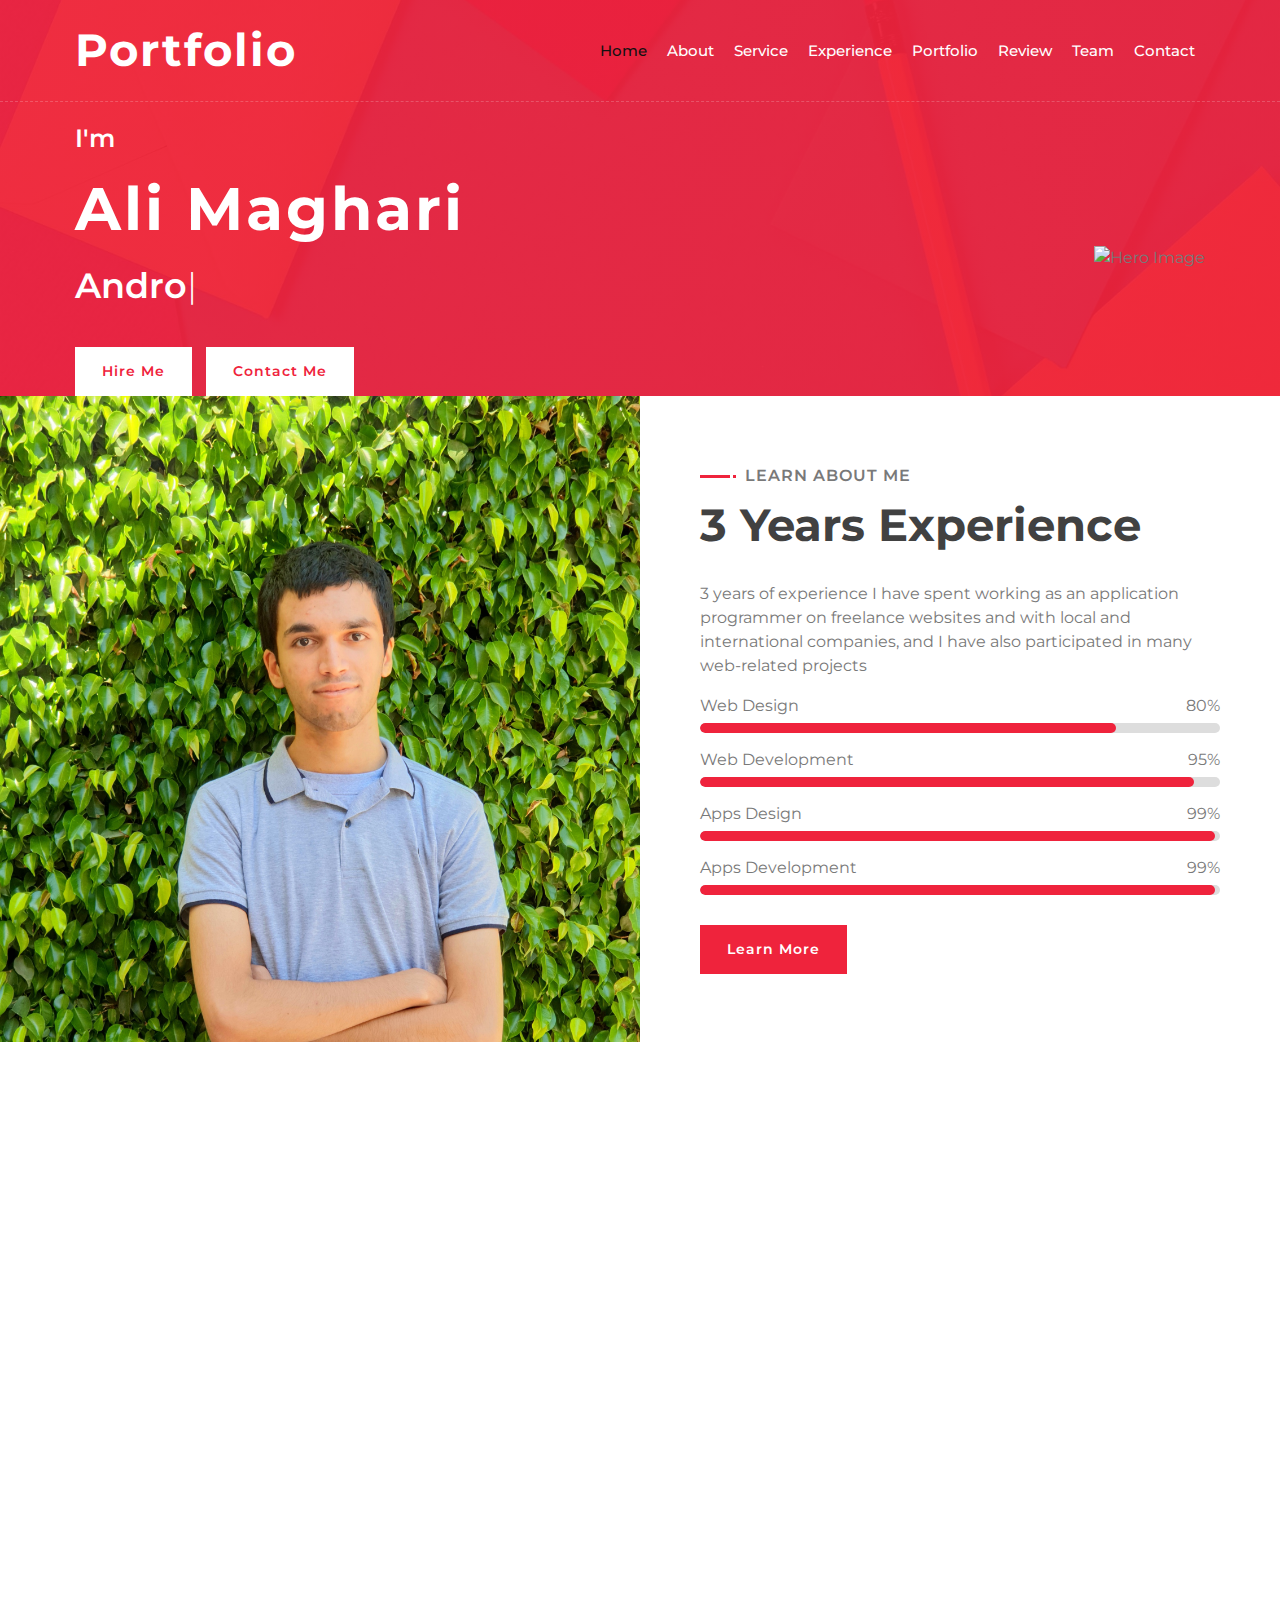
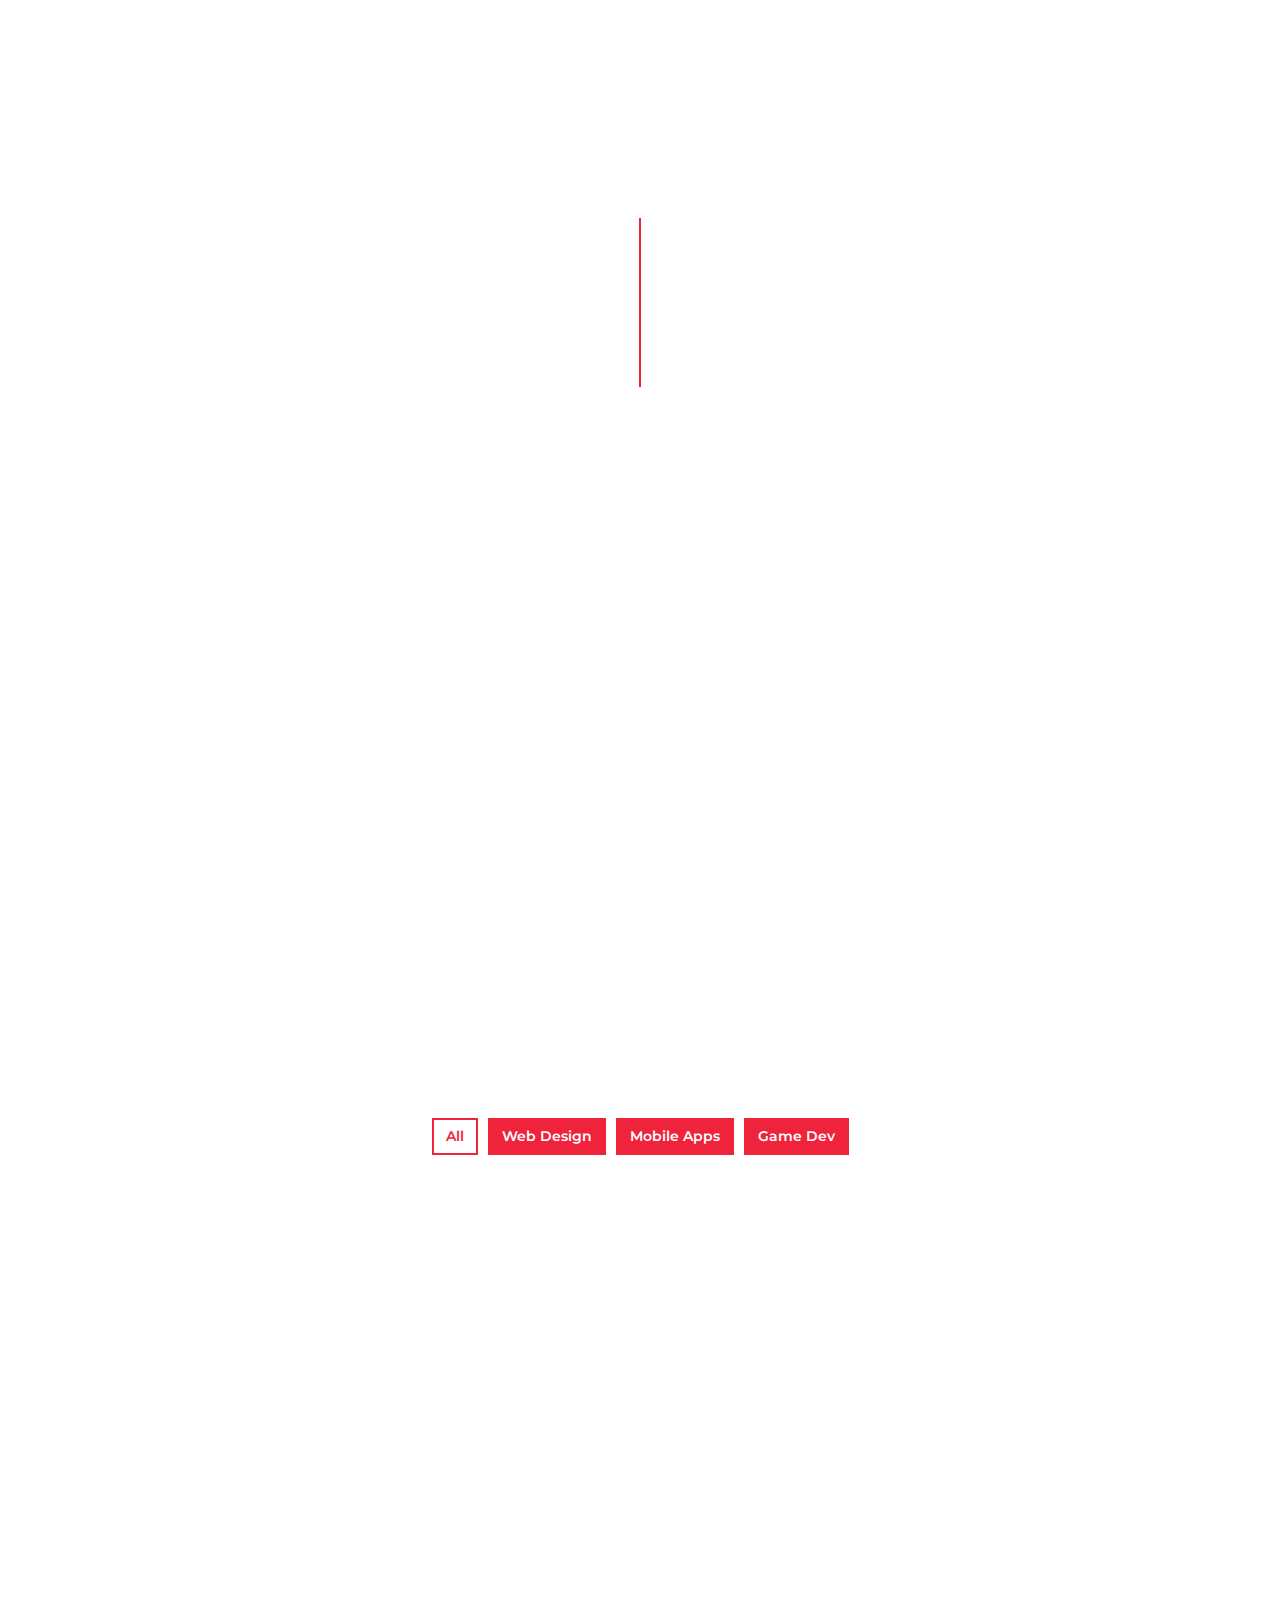
==== index.html @ 885ec9d5 "Add files via upload" ====
<!DOCTYPE html>
<html lang="en" xmlns="http://www.w3.org/1999/xhtml">
    <head>
        <meta charset="utf-8">
        <title>Ali Portfolio</title>
        <meta content="width=device-width, initial-scale=1.0" name="viewport">
        <meta content="ali-maghari" name="keywords">
        <meta content="ali maghari" name="keywords">
        <meta content="alimaghari" name="keywords">
        <meta content="علي مغاري" name="keywords">
        <meta content="Ali Portfolio" name="description">
        <meta property="og:image" content="img/eng_ali.jpg" />
        <meta property="og:description" content="A professional Android/IOS developer" />
        <meta property="og:url" content="" />
        <meta property="og:title" content="Ali Maghari Protfolio" />

        <!-- Favicon -->
        <link href="img/profile_site_icon.png" rel="icon">

        <!-- Google Font -->
        <link href="https://fonts.googleapis.com/css2?family=Montserrat:wght@300;400;500;600;700&display=swap" rel="stylesheet">

        <!-- CSS Libraries -->
        <link href="https://stackpath.bootstrapcdn.com/bootstrap/4.4.1/css/bootstrap.min.css" rel="stylesheet">
        <link href="https://cdnjs.cloudflare.com/ajax/libs/font-awesome/5.10.0/css/all.min.css" rel="stylesheet">
        <link href="lib/animate/animate.min.css" rel="stylesheet">
        <link href="lib/owlcarousel/assets/owl.carousel.min.css" rel="stylesheet">
        <link href="lib/lightbox/css/lightbox.min.css" rel="stylesheet">

        <!-- Template Stylesheet -->
        <link href="css/style.css" rel="stylesheet">
    </head>

    <body data-spy="scroll" data-target=".navbar" data-offset="51">
        <!-- Nav Bar Start -->
        <div class="navbar navbar-expand-lg bg-light navbar-light">
            <div class="container-fluid">
                <a href="index.html" class="navbar-brand">Portfolio</a>
                <button type="button" class="navbar-toggler" data-toggle="collapse" data-target="#navbarCollapse">
                    <span class="navbar-toggler-icon"></span>
                </button>

                <div class="collapse navbar-collapse justify-content-between" id="navbarCollapse">
                    <div class="navbar-nav ml-auto">
                        <a href="#home" class="nav-item nav-link active">Home</a>
                        <a href="#about" class="nav-item nav-link">About</a>
                        <a href="#service" class="nav-item nav-link">Service</a>
                        <a href="#experience" class="nav-item nav-link">Experience</a>
                        <a href="#portfolio" class="nav-item nav-link">Portfolio</a>
                        <a href="#review" class="nav-item nav-link">Review</a>
                        <a href="#team" class="nav-item nav-link">Team</a>
                        <a href="#contact" class="nav-item nav-link">Contact</a>
                    </div>
                </div>
            </div>
        </div>
        <!-- Nav Bar End -->


        <!-- Hero Start -->
        <div class="hero" id="home">
            <div class="container-fluid">
                <div class="row align-items-center">
                    <div class="col-sm-12 col-md-6">
                        <div class="hero-content">
                            <div class="hero-text">
                                <p>I'm</p>
                                <h1>Ali Maghari</h1>
                                <h2></h2>
                                <div class="typed-text">Android Developer, IOS Developer</div>
                            </div>
                            <div class="hero-btn">
                                <a class="btn" href="#contact">Hire Me</a>
                                <a class="btn" href="#contact">Contact Me</a>
                            </div>
                        </div>
                    </div>
                    <div class="col-sm-12 col-md-6 d-none d-md-block">
                        <div class="hero-image">
                            <img src="img/ali.png" alt="Hero Image">
                        </div>
                    </div>
                </div>
            </div>
        </div>
        <!-- Hero End -->


        <!-- About Start -->
        <div class="about wow fadeInUp" data-wow-delay="0.1s" id="about">
            <div class="container-fluid">
                <div class="row align-items-center">
                    <div class="col-lg-6">
                        <div class="about-img">
                            <img src="img/eng_ali.jpg" alt="Image">
                        </div>
                    </div>
                    <div class="col-lg-6">
                        <div class="about-content">
                            <div class="section-header text-left">
                                <p>Learn About Me</p>
                                <h2>3 Years Experience</h2>
                            </div>
                            <div class="about-text">
                                <p>
                                    3 years of experience I have spent working as an application programmer on freelance websites and with local and international companies, and I have also participated in many web-related projects
                                </p>
                            </div>
                            <div class="skills">
                                <div class="skill-name">
                                    <p>Web Design</p><p>80%</p>
                                </div>
                                <div class="progress">
                                    <div class="progress-bar" role="progressbar" aria-valuenow="80" aria-valuemin="0" aria-valuemax="100"></div>
                                </div>
                                <div class="skill-name">
                                    <p>Web Development</p><p>95%</p>
                                </div>
                                <div class="progress">
                                    <div class="progress-bar" role="progressbar" aria-valuenow="95" aria-valuemin="0" aria-valuemax="100"></div>
                                </div>
                                <div class="skill-name">
                                    <p>Apps Design</p><p>99%</p>
                                </div>
                                <div class="progress">
                                    <div class="progress-bar" role="progressbar" aria-valuenow="99" aria-valuemin="0" aria-valuemax="100"></div>
                                </div>
                                <div class="skill-name">
                                    <p>Apps Development</p><p>99%</p>
                                </div>
                                <div class="progress">
                                    <div class="progress-bar" role="progressbar" aria-valuenow="99" aria-valuemin="0" aria-valuemax="100"></div>
                                </div>
                            </div>
                            <a class="btn" href="">Learn More</a>
                        </div>
                    </div>
                </div>
            </div>
        </div>
        <!-- About End -->
        
        
        <!-- Service Start -->
        <div class="service" id="service">
            <div class="container">
                <div class="section-header text-center wow zoomIn" data-wow-delay="0.1s">
                    <p>What I do</p>
                    <h2>Awesome Quality Services</h2>
                </div>
                <div class="row">
                    <div class="col-lg-6 wow fadeInUp" data-wow-delay="0.4s">
                        <div class="service-item">
                            <div class="service-icon">
                                <i class="fab fa-android"></i>
                            </div>
                            <div class="service-text">
                                <h3>Android Developer</h3>
                                <p>
                                    The ability to produce Android applications in both Kotlin and Java with very high quality .
                                </p>
                            </div>
                        </div>
                    </div>
                    <div class="col-lg-6 wow fadeInUp" data-wow-delay="0.6s">
                        <div class="service-item">
                            <div class="service-icon">
                                <i class="fab fa-apple"></i>
                            </div>
                            <div class="service-text">
                                <h3>IOS Developer</h3>
                                <p>
                                    The ability to produce applications for IOS in Swift language and with very high quality .
                                </p>
                            </div>
                        </div>
                    </div>
                    <div class="col-lg-6 wow fadeInUp" data-wow-delay="0.2s">
                        <div class="service-item">
                            <div class="service-icon">
                                <i class="fa fa-laptop-code"></i>
                            </div>
                            <div class="service-text">
                                <h3>Web Development</h3>
                                <p>
                                    The ability to produce attractive interfaces for websites, as well as the ability to build and manage the backend of the site in an excellent manner .
                                </p>
                            </div>
                        </div>
                    </div>
                </div>
            </div>
        </div>
        <!-- Service End -->
        
        
         <!-- Experience Start -->
        <div class="experience" id="experience">
            <div class="container">
                <header class="section-header text-center wow zoomIn" data-wow-delay="0.1s">
                    <p>My Resume</p>
                    <h2>Working Experience</h2>
                </header>
                <div class="timeline">
                    <div class="timeline-item left wow slideInLeft" data-wow-delay="0.1s">
                        <div class="timeline-text">
                            <div class="timeline-date">2019 - Until now</div>
                            <h2>Freelance Work</h2>
                            <h4>Freelancer and Mostaql</h4>
                            <p>
                                Work on freelance platforms such as Mostaql and Freelancer with many clients .
                            </p>
                        </div>
                    </div>
<!--                    <div class="timeline-item right wow slideInRight" data-wow-delay="0.1s">-->
<!--                        <div class="timeline-text">-->
<!--                            <div class="timeline-date">2020 - until now</div>-->
<!--                            <h2>Android Developer</h2>-->
<!--                            <h4>Atyaf Company</h4>-->
<!--                            <p>-->
<!--                                Work as a developer of Android applications in Java and Kotlin languages .-->
<!--                            </p>-->
<!--                        </div>-->
<!--                    </div>-->
                </div>
            </div>
        </div>
        <!-- Job Experience End -->
        
        
        <!-- Banner Start -->
        <div class="banner wow zoomIn" data-wow-delay="0.1s">
            <div class="container">
                <div class="section-header text-center">
                    <p>Reasonable Price</p>
                    <h2>Get A <span>Special</span> Price</h2>
                </div>
                <div class="container banner-text">
                    <p>
                        Contact us through the site or e-mail and tell us that you have reached us through the site to get a discount for your project .
                    </p>
                    <a href="#contact" id="contact_us_price" class="btn">Contact us now</a>
                </div>
            </div>
        </div>
        <!-- Banner End -->


        <!-- Portfolio Start -->
        <div class="portfolio" id="portfolio">
            <div class="container">
                <div class="section-header text-center wow zoomIn" data-wow-delay="0.1s">
                    <p>My Portfolio</p>
                    <h2>My Excellent Portfolio</h2>
                </div>
                <div class="row">
                    <div class="col-12">
                        <ul id="portfolio-filter">
                            <li data-filter="*" class="filter-active">All</li>
                            <li data-filter=".filter-1">Web Design</li>
                            <li data-filter=".filter-2">Mobile Apps</li>
                            <li data-filter=".filter-3">Game Dev</li>
                        </ul>
                    </div>
                </div>
                <div class="row portfolio-container">
                    <div class="col-lg-4 col-md-6 col-sm-12 portfolio-item filter-1 wow fadeInUp" data-wow-delay="0.0s">
                        <div class="portfolio-wrap">
                            <div class="portfolio-img">
                                <img src="img/portfolio-1.jpg" alt="Image">
                            </div>
                            <div class="portfolio-text">
                                <h3>eCommerce Website</h3>
                                <a class="btn" href="img/portfolio-1.jpg" data-lightbox="portfolio">+</a>
                            </div>
                        </div>
                    </div>
                    <div class="col-lg-4 col-md-6 col-sm-12 portfolio-item filter-2 wow fadeInUp" data-wow-delay="0.2s">
                        <div class="portfolio-wrap">
                            <div class="portfolio-img">
                                <img src="img/portfolio-2.jpg" alt="Image">
                            </div>
                            <div class="portfolio-text">
                                <h3>Product Landing Page</h3>
                                <a class="btn" href="img/portfolio-2.jpg" data-lightbox="portfolio">+</a>
                            </div>
                        </div>
                    </div>
                    <div class="col-lg-4 col-md-6 col-sm-12 portfolio-item filter-3 wow fadeInUp" data-wow-delay="0.4s">
                        <div class="portfolio-wrap">
                            <div class="portfolio-img">
                                <img src="img/portfolio-3.jpg" alt="Image">
                            </div>
                            <div class="portfolio-text">
                                <h3>JavaScript quiz game</h3>
                                <a class="btn" href="img/portfolio-3.jpg" data-lightbox="portfolio">+</a>
                            </div>
                        </div>
                    </div>
                    <div class="col-lg-4 col-md-6 col-sm-12 portfolio-item filter-1 wow fadeInUp" data-wow-delay="0.6s">
                        <div class="portfolio-wrap">
                            <div class="portfolio-img">
                                <img src="img/portfolio-4.jpg" alt="Image">
                            </div>
                            <div class="portfolio-text">
                                <h3>JavaScript drawing</h3>
                                <a class="btn" href="img/portfolio-4.jpg" data-lightbox="portfolio">+</a>
                            </div>
                        </div>
                    </div>
                    <div class="col-lg-4 col-md-6 col-sm-12 portfolio-item filter-2 wow fadeInUp" data-wow-delay="0.8s">
                        <div class="portfolio-wrap">
                            <div class="portfolio-img">
                                <img src="img/portfolio-5.jpg" alt="Image">
                            </div>
                            <div class="portfolio-text">
                                <h3>Social Mobile Apps</h3>
                                <a class="btn" href="img/portfolio-5.jpg" data-lightbox="portfolio">+</a>
                            </div>
                        </div>
                    </div>
                    <div class="col-lg-4 col-md-6 col-sm-12 portfolio-item filter-3 wow fadeInUp" data-wow-delay="1s">
                        <div class="portfolio-wrap">
                            <div class="portfolio-img">
                                <img src="img/portfolio-6.jpg" alt="Image">
                            </div>
                            <div class="portfolio-text">
                                <h3>Company Website</h3>
                                <a class="btn" href="img/portfolio-6.jpg" data-lightbox="portfolio">+</a>
                            </div>
                        </div>
                    </div>
                </div>
            </div>
        </div>
        <!-- Portfolio End -->

        <!-- Testimonial Start -->
        <div class="testimonial wow fadeInUp" data-wow-delay="0.1s" id="review">
            <div class="container">
                <div class="testimonial-icon">
                    <i class="fa fa-quote-left"></i>
                </div>
                <div class="owl-carousel testimonials-carousel">
                    <div class="testimonial-item">
                        <div class="testimonial-img">
                            <img src="img/commentator_one.png" alt="Image">
                        </div>
                        <div class="testimonial-text">
                            <p>
                                He is a very wonderful programmer, I had the pleasure to work with him. He does everything that is required of him in an excellent manner.
                            </p>
                            <h3>Ahmed</h3>
                            <h4>Backend Developer</h4>
                        </div>
                    </div>
                    <div class="testimonial-item">
                        <div class="testimonial-img">
                            <img src="img/testimonial-2.jpg" alt="Image">
                        </div>
                        <div class="testimonial-text">
                            <p>
                                Lorem ipsum dolor sit amet consec adipis elit. Etiam accums lacus eget velit tincid, quis suscip justo dictum. Lorem ipsum dolor sit amet consec adipis elit.
                            </p>
                            <h3>Customer Name</h3>
                            <h4>Profession</h4>
                        </div>
                    </div>
                    <div class="testimonial-item">
                        <div class="testimonial-img">
                            <img src="img/testimonial-3.jpg" alt="Image">
                        </div>
                        <div class="testimonial-text">
                            <p>
                                Lorem ipsum dolor sit amet consec adipis elit. Etiam accums lacus eget velit tincid, quis suscip justo dictum. Lorem ipsum dolor sit amet consec adipis elit.
                            </p>
                            <h3>Customer Name</h3>
                            <h4>Profession</h4>
                        </div>
                    </div>
                </div>
            </div>
        </div>
        <!-- Testimonial End -->


        <!-- Team Start -->
        <div class="team" id="team">
            <div class="container">
                <div class="section-header text-center wow zoomIn" data-wow-delay="0.1s">
                    <p>My Team</p>
                    <h2>Expert Team Members</h2>
                </div>
                <div class="row">
                    <div class="col-lg-6 wow fadeInUp" data-wow-delay="0.0s">
                        <div class="team-item">
                            <div class="team-img">
                                <img src="img/eng_monther.jpg" alt="Image">
                            </div>
                            <div class="team-text">
                                <h2>Monther Abu Abedallah</h2>
                                <h4>Android / IOS Developer</h4>
                                <p>
                                    He is considered one of the best application and website developers that I have worked with on many large projects
                                </p>
                                <div class="team-social">
                                    <a class="btn" href="https://t.me/Monther_Abu_Abedallah"><i class="fab fa-telegram"></i></a>
                                    <a class="btn" href="https://www.facebook.com/profile.php?id=100005415368543"><i class="fab fa-facebook-f"></i></a>
                                    <a class="btn" href="https://www.instagram.com/monther_abu_abedallah/"><i class="fab fa-instagram"></i></a>
                                    <a class="btn" href="https://mostaql.com/u/MontherMohammed"><i class="fa fa-briefcase"></i></a>
                                </div>
                            </div>
                        </div>
                    </div>
                </div>
            </div>
        </div>
        <!-- Team End -->
        
        
        <!-- Contact Start -->
        <div class="contact wow fadeInUp" data-wow-delay="0.1s" id="contact">
            <div class="container-fluid">
                <div class="container">
                    <div class="row align-items-center">
                        <div class="col-md-4"></div>
                        <div class="col-md-8">
                            <div class="contact-form">
                                <div id="success"></div>
                                <form name="sentMessage" id="contactForm" novalidate="novalidate">
                                    <div class="control-group">
                                        <input type="text" class="form-control" id="name" placeholder="Your Name" required="required" data-validation-required-message="Please enter your name" />
                                        <p class="help-block"></p>
                                    </div>
                                    <div class="control-group">
                                        <input type="email" class="form-control" id="email" placeholder="Your Email" required="required" data-validation-required-message="Please enter your email" />
                                        <p class="help-block"></p>
                                    </div>
                                    <div class="control-group">
                                        <input type="text" class="form-control" id="subject" placeholder="Subject" required="required" data-validation-required-message="Please enter a subject" />
                                        <p class="help-block"></p>
                                    </div>
                                    <div class="control-group">
                                        <textarea class="form-control" id="message" placeholder="Message" required="required" data-validation-required-message="Please enter your message"></textarea>
                                        <p class="help-block"></p>
                                    </div>
                                    <div>
                                        <button class="btn" type="submit" id="sendMessageButton">Send Message</button>
                                    </div>
                                </form>
                            </div>
                        </div>
                    </div>
                </div>
            </div>
        </div>
        <!-- Contact End -->

        <!-- Banner Start -->
        <div class="banner_cv wow zoomIn" data-wow-delay="0.1s">
            <div class="container">
                <div class="section-header text-center wow zoomIn" data-wow-delay="0.1s">
                    <p>My CV</p>
                    <h2>Know More About Me</h2>
                </div>
                <div class="container banner-text">
                    <p>
                        If you want to know more information, download my CV .
                    </p>
                    <a href="files/Ali%20Maghari%20CV.pdf" class="btn"><i class="fa fa-download"> Download CV</i></a>
                </div>
            </div>
        </div>
        <!-- Banner End -->

        <!-- Footer Start -->
        <div class="footer wow fadeIn" data-wow-delay="0.3s">
            <div class="container-fluid">
                <div class="container">
                    <div class="footer-info">
                        <h2>Ali Maghari</h2>
                        <h3>GAZA - PALESTINE</h3>
                        <div class="footer-menu">
                            <p>+970597249440</p>
                            <p>amaghari.work@gmail.com</p>
                        </div>
                        <div class="footer-social">
                            <a href="https://www.facebook.com/profile.php?id=100009255715349"><i class="fab fa-facebook-f"></i></a>
                            <a href="https://t.me/Ali_J_Maghari"><i class="fab fa-telegram"></i></a>
                            <a href="https://www.instagram.com/ali_maghari_/"><i class="fab fa-instagram"></i></a>
                            <a href="https://mostaql.com/u/Ali_Maghari"><i class="fa fa-briefcase"></i></a>
                        </div>
                    </div>
                </div>
                <div class="container copyright">
                    <p>&copy; <a href="#">Eng. Ali Portfolio</a>, All Right Reserved | Designed By <a href="">❤ Ali Maghari ❤</a></p>
                </div>
            </div>
        </div>
        <!-- Footer End -->
        
        
        <!-- Back to top button -->
        <a href="#" class="btn back-to-top"><i class="fa fa-chevron-up"></i></a>
        
        
        <!-- Pre Loader -->
        <div id="loader" class="show">
            <div class="loader"></div>
        </div>

        
        <!-- JavaScript Libraries -->
        <script src="https://code.jquery.com/jquery-3.4.1.min.js"></script>
        <script src="https://stackpath.bootstrapcdn.com/bootstrap/4.4.1/js/bootstrap.bundle.min.js"></script>
        <script src="lib/easing/easing.min.js"></script>
        <script src="lib/wow/wow.min.js"></script>
        <script src="lib/waypoints/waypoints.min.js"></script>
        <script src="lib/typed/typed.min.js"></script>
        <script src="lib/owlcarousel/owl.carousel.min.js"></script>
        <script src="lib/isotope/isotope.pkgd.min.js"></script>
        <script src="lib/lightbox/js/lightbox.min.js"></script>
        
        <!-- Contact Javascript File -->
        <script src="mail/jqBootstrapValidation.min.js"></script>
        <script src="mail/contact.js"></script>

        <!-- Template Javascript -->
        <script src="js/main.js"></script>
    </body>
</html>
---- css/style.css ----
/*******************************/
/********* All Site CSS *********/
/*******************************/
body {
    color: #797979;
    background: #ffffff;
    font-family: 'Montserrat', sans-serif;
}

h1,
h2, 
h3, 
h4,
h5, 
h6 {
    color: #414141;
}

a {
    color: #313131;
    transition: .3s;
}

a:hover,
a:active,
a:focus {
    color: #EF233C;
    outline: none;
    text-decoration: none;
}

.btn:focus,
.form-control:focus {
    box-shadow: none;
}

.container-fluid {
    max-width: 1366px;
}

.btn {
    padding: 12px 25px;
    font-size: 14px;
    font-weight: 600;
    letter-spacing: 1px;
    color: #ffffff;
    background: #EF233C;
    border: 2px solid transparent;
    border-radius: 0;
    box-shadow: inset 0 0 0 50px #EF233C;
    transition: ease-out 0.3s;
    -webkit-transition: ease-out 0.3s;
    -moz-transition: ease-out 0.3s;
}

.btn:hover {
    color: #EF233C;
    background: transparent;
    box-shadow: inset 0 0 0 0 #EF233C;
    border-color: #EF233C;
}

#loader {
    position: fixed;
    top: 0;
    right: 0;
    bottom: 0;
    left: 0;
    display: flex;
    align-items: center;
    justify-content: center;
    background: #ffffff;
    opacity: 0;
    visibility: hidden;
    -webkit-transition: opacity .3s ease-out, visibility 0s linear .3s;
    -o-transition: opacity .3s ease-out, visibility 0s linear .3s;
    transition: opacity .3s ease-out, visibility 0s linear .3s;
    z-index: 999;
}

#loader.show {
    -webkit-transition: opacity .6s ease-out, visibility 0s linear 0s;
    -o-transition: opacity .6s ease-out, visibility 0s linear 0s;
    transition: opacity .6s ease-out, visibility 0s linear 0s;
    visibility: visible;
    opacity: 1;
}

#loader .loader {
    position: relative;
    width: 45px;
    height: 45px;
    border: 5px solid #dddddd;
    border-top: 5px solid #EF233C;
    border-radius: 50%;
    -webkit-animation: spin 2s linear infinite;
    animation: spin 2s linear infinite;
}

@-webkit-keyframes spin {
    0% { -webkit-transform: rotate(0deg); }
    100% { -webkit-transform: rotate(360deg); }
}

@keyframes spin {
    0% { transform: rotate(0deg); }
    100% { transform: rotate(360deg); }
}

.back-to-top {
    position: fixed;
    display: none;
    width: 44px;
    height: 44px;
    padding: 8px 0;
    text-align: center;
    line-height: 1;
    font-size: 22px;
    right: 15px;
    bottom: 15px;
    z-index: 9;
}

.back-to-top i {
    color: #ffffff;
}

.back-to-top:hover i {
    color: #414141;
}


/**********************************/
/*********** Nav Bar CSS **********/
/**********************************/
.navbar {
    position: relative;
    transition: .5s;
    z-index: 999;
}

.navbar.nav-sticky {
    position: fixed;
    top: 0;
    width: 100%;
    box-shadow: 0 2px 5px rgba(0, 0, 0, .3);
}

.navbar .navbar-brand {
    margin: 0;
    font-size: 45px;
    line-height: 0px;
    font-weight: 700;
    letter-spacing: 2px;
    transition: .5s;
    
}

.navbar .navbar-brand img {
    max-width: 100%;
    max-height: 40px;
}

.navbar .dropdown-menu {
    margin-top: 0;
    border: 0;
    border-radius: 0;
    background: #f8f9fa;
}

@media (min-width: 992px) {
    .navbar {
        position: absolute;
        width: 100%;
        padding: 30px 60px;
        background: transparent !important;
        border-bottom: 1px dashed rgba(256, 256, 256, .2);
        z-index: 9;
    }
    
    .navbar.nav-sticky {
        padding: 10px 60px;
        background: #ffffff !important;
    }
    
    .navbar .navbar-brand {
        color: #ffffff;
    }
    
    .navbar.nav-sticky .navbar-brand {
        color: #EF233C;
    }

    .navbar-light .navbar-nav .nav-link,
    .navbar-light .navbar-nav .nav-link:focus {
        padding: 10px 10px 8px 10px;
        color: #ffffff;
        font-size: 15px;
        font-weight: 500;
    }
    
    .navbar-light.nav-sticky .navbar-nav .nav-link,
    .navbar-light.nav-sticky .navbar-nav .nav-link:focus {
        color: #414141;
    }

    .navbar-light .navbar-nav .nav-link:hover,
    .navbar-light .navbar-nav .nav-link.active {
        color: #111111;
    }
    
    .navbar-light.nav-sticky .navbar-nav .nav-link:hover,
    .navbar-light.nav-sticky .navbar-nav .nav-link.active {
        color: #EF233C;
    }
}

@media (max-width: 991.98px) {   
    .navbar {
        padding: 15px;
        background: #ffffff !important;
    }
    
    .navbar .navbar-brand {
        color: #EF233C;
    }
    
    .navbar .navbar-nav {
        margin-top: 15px;
    }
    
    .navbar a.nav-link {
        padding: 5px;
    }
    
    .navbar .dropdown-menu {
        box-shadow: none;
    }
}


/*******************************/
/********** Hero CSS ***********/
/*******************************/
.hero {
    position: relative;
    width: 100%;
    margin-bottom: 45px;
    padding: 120px 0 0 0;
    overflow: hidden;
    background: linear-gradient(rgba(239, 35, 60, .95), rgba(239, 35, 60, .95)), url(../img/hero-bg.jpg);
    background-position: center;
    background-repeat: no-repeat;
    background-size: cover;
}

.hero .container-fluid {
    padding: 0;
}

.hero .hero-image {
    position: relative;
    text-align: right;
    padding-right: 75px;
}

.hero .hero-image img {
    max-width: 80%;
    max-height: 80%;
}

.hero .hero-content {
    position: relative;
    padding-left: 75px;
    display: flex;
    align-items: flex-start;
    justify-content: center;
    flex-direction: column;
}

.hero .hero-text p {
    color: #ffffff;
    font-size: 25px;
    font-weight: 600;
    margin-bottom: 15px;
}

.hero .hero-text h1 {
    color: #ffffff;
    font-size: 60px;
    font-weight: 700;
    letter-spacing: 3px;
    margin-bottom: 15px;
}

.hero .hero-text h2 {
    display: inline-block;
    margin: 0;
    height: 35px;
    color: #ffffff;
    font-size: 35px;
    font-weight: 600;
}

.hero .hero-text .typed-text {
    display: none;
}

.hero .hero-text .typed-cursor {
    font-size: 35px;
    font-weight: 300;
    color: #ffffff;
}

.hero .hero-btn .btn {
    margin-top: 35px;
    color: #EF233C;
    background: #ffffff;
    box-shadow: inset 0 0 0 50px #ffffff;
}

.hero .hero-btn .btn:hover {
    color: #ffffff;
    background: transparent;
    box-shadow: inset 0 0 0 0 #ffffff;
    border-color: #ffffff;
}

.hero .hero-btn .btn:first-child {
    margin-right: 10px;
}

@media (max-width: 991.98px) {
    .hero {
        padding-top: 60px;
    }
    
    .hero .hero-content {
        padding: 0 15px;
    }
    
    .hero .hero-text p {
        font-size: 20px;
    }
    
    .hero .hero-text h1 {
        font-size: 45px;
    }
    
    .hero .hero-text h2 {
        font-size: 25px;
        height: 25px;
    }
    
    .hero .hero-btn .btn {
        padding: 12px 30px;
        letter-spacing: 1px;
    }
}

@media (max-width: 767.98px) {
    .hero {
        padding-top: 60px;
        padding-bottom: 60px;
    }
    
    .hero,
    .hero .hero-text,
    .hero .hero-btn {
        width: 100%;
        text-align: center;
    }
    
    .hero .hero-text p {
        font-size: 18px;
    }
    
    .hero .hero-text h1 {
        font-size: 35px;
    }
    
    .hero .hero-text h2 {
        font-size: 22px;
        height: 22px;
    }
    
    .hero .hero-btn .btn {
        padding: 10px 15px;
        letter-spacing: 1px;
    }
}

@media (max-width: 575.98px) {
    .hero .hero-text p {
        font-size: 16px;
    }
    
    .hero .hero-text h1 {
        font-size: 30px;
    }
    
    .hero .hero-text h2 {
        font-size: 18px;
        height: 18px;
    }
    
    .hero .hero-btn .btn {
        padding: 8px 10px;
        letter-spacing: 0;
    }
}


/*******************************/
/******* Section Header ********/
/*******************************/
.section-header {
    position: relative;
    margin-bottom: 45px;
}

.section-header p {
    display: inline-block;
    margin: 0 30px;
    margin-bottom: 10px;
    padding-left: 15px;
    position: relative;
    font-size: 16px;
    font-weight: 600;
    letter-spacing: 1px;
    text-transform: uppercase;
    background: #ffffff;
}

.section-header p::before {
    position: absolute;
    content: "";
    height: 3px;
    top: 11px;
    right: 0;
    left: -30px;
    background: #EF233C;
    z-index: -1;
}

.section-header p::after {
    position: absolute;
    content: "";
    width: 3px;
    height: 3px;
    top: 11px;
    left: 3px;
    background: #EF233C;
    z-index: 1;
}

.section-header h2 {
    margin: 0;
    position: relative;
    font-size: 45px;
    font-weight: 700;
}

@media (max-width: 767.98px) {
    .section-header h2 {
        font-size: 30px;
    }
}


/*******************************/
/********** About CSS **********/
/*******************************/
.about {
    position: relative;
    width: 100%;
    margin: -45px 0 45px 0;
}

.about .col-lg-6 {
    padding: 0;
}

.about .section-header {
    margin-bottom: 30px;
}

.about .about-img {
    position: relative;
    height: 100%;
}

.about .about-img img {
    position: relative;
    width: 100%;
    height: 100%;
    object-fit: cover;
}

.about .about-content {
    padding: 0 60px;
}

.about .about-text p {
    font-size: 16px;
}

.about .skills {
    margin-bottom: 30px;
}

.about .skill-name {
    margin-top: 15px;
}

.about .skill-name p {
    display: inline-block;
    margin-bottom: 5px;
    font-size: 16px;
    font-weight: 400;
}

.about .skill-name p:last-child {
    float: right;
}

.about .progress {
    height: 10px;
    border-radius: 10px;
    background: #dddddd;
}

.about .progress .progress-bar {
    width: 0px;
    background: #EF233C;
    border-radius: 10px;
    transition: 2s;
}

.about .about-text a.btn {
    margin-top: 15px;
}

@media (max-width: 991.98px) {
    .about .about-content {
        padding: 45px 15px 0 15px;
    }
}


/*******************************/
/******* Experience CSS ********/
/*******************************/
.experience {
    position: relative;
    padding: 45px 0 15px 0;
}

.experience .timeline {
    position: relative;
    width: 100%;
}

.experience .timeline::after {
    content: '';
    position: absolute;
    width: 2px;
    background: #EF233C;
    top: 0;
    bottom: 0;
    left: 50%;
    margin-left: -1px;
}

.experience .timeline .timeline-item {
    position: relative;
    background: inherit;
    width: 50%;
    margin-bottom: 30px;
}

.experience .timeline .timeline-item.left {
    left: 0;
    padding-right: 30px;
}

.experience .timeline .timeline-item.right {
    left: 50%;
    padding-left: 30px;
}

.experience .timeline .timeline-item::after {
    content: '';
    position: absolute;
    width: 16px;
    height: 16px;
    top: 48px;
    right: -8px;
    background: #ffffff;
    border: 2px solid #EF233C;
    border-radius: 16px;
    z-index: 1;
}

.experience .timeline .timeline-item.right::after {
    left: -8px;
}

.experience .timeline .timeline-item::before {
  content: '';
  position: absolute;
  width: 0;
  height: 0;
  top: 46px;
  right: 10px;
  z-index: 1;
  border: 10px solid;
  border-color: transparent transparent transparent #dddddd;
}

.experience .timeline .timeline-item.right::before {
  left: 10px;
  border-color: transparent #dddddd transparent transparent;
}

.experience .timeline .timeline-date {
    position: absolute;
    width: 100%;
    top: 44px;
    font-size: 16px;
    font-weight: 600;
    color: #EF233C;
    text-transform: uppercase;
    letter-spacing: 1px;
    z-index: 1;
}

.experience .timeline .timeline-item.left .timeline-date {
    text-align: left;
    left: calc(100% + 55px);
}

.experience .timeline .timeline-item.right .timeline-date {
    text-align: right;
    right: calc(100% + 55px);
}

.experience .timeline .timeline-text {
    padding: 30px;
    background: #ffffff;
    position: relative;
    border-right: 5px solid #dddddd;
    box-shadow: 0 0 60px rgba(0, 0, 0, .08);
}

.experience .timeline .timeline-item.right .timeline-text {
    border-right: none;
    border-left: 5px solid #dddddd;
}

.experience .timeline .timeline-text h2 {
    margin: 0 0 5px 0;
    font-size: 22px;
    font-weight: 600;
}

.experience .timeline .timeline-text h4 {
    margin: 0 0 10px 0;
    font-size: 16px;
    font-style: italic;
    font-weight: 400;
}

.experience .timeline .timeline-text p {
    margin: 0;
    font-size: 16px;
}

@media (max-width: 767.98px) {
    .experience .timeline::after {
        left: 8px;
    }

    .experience .timeline .timeline-item {
        width: 100%;
        padding-left: 38px;
    }
    
    .experience .timeline .timeline-item.left {
        padding-right: 0;
    }
    
    .experience .timeline .timeline-item.right {
        left: 0%;
        padding-left: 38px;
    }

    .experience .timeline .timeline-item.left::after, 
    .experience .timeline .timeline-item.right::after {
        left: 0;
    }
    
    .experience .timeline .timeline-item.left::before,
    .experience .timeline .timeline-item.right::before {
        left: 18px;
        border-color: transparent #dddddd transparent transparent;
    }
    
    .experience .timeline .timeline-item.left .timeline-date,
    .experience .timeline .timeline-item.right .timeline-date {
        position: relative;
        top: 0;
        right: auto;
        left: 0;
        text-align: left;
        margin-bottom: 10px;
    }
    
    .experience .timeline .timeline-item.left .timeline-text,
    .experience .timeline .timeline-item.right .timeline-text {
        border-right: none;
        border-left: 5px solid #dddddd;
    }
}


/*******************************/
/********* Service CSS *********/
/*******************************/
.service {
    position: relative;
    width: 100%;
    padding: 45px 0 15px 0;
}

.service .service-item {
    position: relative;
    margin-bottom: 30px;
    display: flex;
    align-items: center;
    box-shadow: inset 0 0 0 0 transparent;
    transition: ease-out 0.5s;
}

.service .service-item:hover {
    box-shadow: inset 800px 0 0 0 #EF233C;
}

.service .service-icon {
    position: relative;
    width: 150px;
    min-height: 150px;
    display: flex;
    align-items: center;
    justify-content: center;
    border: 1px solid #EF233C;
    background: #ffffff;
}

.service .service-icon i {
    position: relative;
    font-size: 60px;
    color: #EF233C;
    transition: .3s;
}

.service .service-item:hover i {
    font-size: 75px;
}

.service .service-text {
    position: relative;
    width: calc(100% - 120px);
    padding: 0 30px;
}

.service .service-text h3 {
    margin-bottom: 10px;
    font-size: 20px;
    font-weight: 600;
    transition: 1s;
}

.service .service-text p {
    margin: 0;
    font-size: 16px;
    transition: 1s;
}

.service .service-item:hover .service-text h3,
.service .service-item:hover .service-text p {
    color: #ffffff;
}

@media (max-width: 575.98px) {
    .service .service-text h3 {
        font-size: 16px;
        margin-bottom: 5px;
    }
    
    .service .service-text p {
        font-size: 14px;
    }
}


/*******************************/
/******** Portfolio CSS ********/
/*******************************/
.portfolio {
    position: relative;
    padding: 45px 0 15px 0;
}

.portfolio #portfolio-filter {
    padding: 0;
    margin: -15px 0 25px 0;
    list-style: none;
    font-size: 0;
    text-align: center;
}

.portfolio #portfolio-filter li {
    cursor: pointer;
    display: inline-block;
    margin: 5px;
    padding: 6px 12px;
    font-size: 14px;
    font-weight: 600;
    color: #ffffff;
    background: #EF233C;
    border: 2px solid transparent;
    border-radius: 0;
    box-shadow: inset 0 0 0 50px #EF233C;
    transition: ease-out 0.3s;
    -webkit-transition: ease-out 0.3s;
    -moz-transition: ease-out 0.3s;
}

.portfolio #portfolio-filter li:hover,
.portfolio #portfolio-filter li.filter-active {
    color: #EF233C;
    background: transparent;
    box-shadow: inset 0 0 0 0 #EF233C;
    border-color: #EF233C;
}

.portfolio .portfolio-item {
    position: relative;
}

.portfolio .portfolio-wrap {
    position: relative;
    width: 100%;
}

.portfolio .portfolio-img {
    position: relative;
    overflow: hidden;
}

.portfolio .portfolio-img img {
    position: relative;
    width: 100%; 
    height: 100%; 
    object-fit: cover;
    transform: scale(1.1);
    transition: .5s;
}

.portfolio .portfolio-item:hover img {
    margin-left: 15px;
}

.portfolio .portfolio-text {
    position: relative;
    height: 60px;
    width: calc(100% - 30px);
    margin: -30px 15px 30px 15px;
    display: flex;
    align-items: center;
    background: #ffffff;
    box-shadow: 0 0 15px rgba(0, 0, 0, .12);
}

.portfolio .portfolio-text h3 {
    width: calc(100% - 70px);
    font-size: 18px;
    font-weight: 600;
    margin: 0 0 0 15px;
    white-space: nowrap;
    overflow: hidden;
}

.portfolio .portfolio-text a.btn {
    width: 50px;
    height: 50px;
    padding: 0 0 2px 1px;
    display: flex;
    align-items: center;
    justify-content: center;
    font-size: 45px;
    font-weight: 100;
}

.portfolio .portfolio-item:hover a.btn {
    color: #EF233C;
    background: transparent;
    box-shadow: inset 0 0 0 0 #EF233C;
    border-color: #EF233C;
}


/*******************************/
/********* Banner CSS **********/
/*******************************/
.banner {
    position: relative;
    width: 100%;
    margin: 45px 0;
    padding: 90px 0;
    background: #EF233C;
}

.banner .container {
    max-width: 750px;
    text-align: center;
}

.banner .section-header {
    margin-bottom: 20px;
}

.banner .section-header p {
    color: #414141;
    background: transparent;
}

.banner .section-header p::after {
    display: none;
}

.banner .section-header h2 {
    color: #ffffff;
}

.banner .section-header h2 span {
    color: #414141;
    font-size: 50px;
}

.banner .banner-text p {
    font-size: 18px;
    color: #ffffff;
}

.banner .banner-text .btn {
    margin-top: 15px;
    color: #EF233C;
    background: #ffffff;
    box-shadow: inset 0 0 0 50px #ffffff;
}

.banner .banner-text .btn:hover {
    color: #ffffff;
    background: transparent;
    box-shadow: inset 0 0 0 0 #ffffff;
    border-color: #ffffff;
}


/*******************************/
/********* Banner CSS **********/
/*******************************/
.banner_cv {
    position: relative;
    width: 100%;
    margin: 45px 0;
    padding: 90px 0;
}

.banner_cv .container {
    max-width: 750px;
    text-align: center;
}

.banner_cv .container .btn {
    margin-top: 35px;
}


/*******************************/
/********* Pricing CSS *********/
/*******************************/
.price {
    position: relative;
    width: 100%;
    padding: 45px 0 15px 0;
}

.price .row {
    padding: 0 15px;
}

.price .col-md-4 {
    padding: 0;
}

.price .price-item {
    position: relative;
    margin-bottom: 30px;
    background: #ffffff;
}

.price .featured-item {
    box-shadow: 0 0 30px rgba(0, 0, 0, .2);
    z-index: 1;
}

.price .price-header,
.price .price-body,
.price .price-footer {
    position: relative;
    text-align: center;
}

.price .price-header {
    padding: 45px 0 30px 0;
    color: #414141;
}

.price .price-item.featured-item .price-header {
    color: #EF233C;
}

.price .price-title h2 {
    font-size: 25px;
    font-weight: 400;
    text-transform: uppercase;
}

.price .price-prices h2 {
    font-size: 45px;
    font-weight: 700;
    margin-left: 10px;
}

.price .price-prices h2 small {
    position: absolute;
    font-size: 18px;
    font-weight: 400;
    margin-top: 9px;
    margin-left: -12px;
}

.price .price-prices h2 span {
    margin-left: 1px;
    font-size: 18px;
    font-weight: 400;
}

.price .price-item.featured-item h2 {
    color: #EF233C;
}

.price .price-body {
    padding: 0 0 20px 0;
}

.price .price-description ul {
    margin: 0;
    padding: 0;
    list-style: none;
}

.price .price-description ul li {
    padding: 0 0 20px 0;
}

.price .price-item .price-action {
    padding-bottom: 45px;
}

.price .price-item .price-action .btn {
    color: #ffffff;
    background: #414141;
    box-shadow: inset 0 0 0 50px #414141;
}

.price .price-item .price-action .btn:hover {
    color: #414141;
    background: transparent;
    box-shadow: inset 0 0 0 0 #414141;
    border-color: #414141;
}

.price .price-item.featured-item .price-action .btn {
    color: #ffffff;
    background: #EF233C;
    box-shadow: inset 0 0 0 50px #EF233C;
}

.price .price-item.featured-item .price-action .btn:hover {
    color: #EF233C;
    background: transparent;
    box-shadow: inset 0 0 0 0 #EF233C;
    border-color: #EF233C;
}


/*******************************/
/*********** Team CSS **********/
/*******************************/
.team {
    position: relative;
    width: 100%;
    padding: 45px 0 15px 0;
}

.team .team-item {
    position: relative;
    background: #ffffff;
    margin-bottom: 30px;
    display: flex;
    align-items: center;
    justify-content: flex-start;
    box-shadow: inset 0 0 0 0 transparent;
    transition: ease-out 0.5s;
}

.team .team-img {
    position: relative;
    width: 50%;
    overflow: hidden;
}

.team .team-img img {
    position: relative;
    width: 100%;
    transition: .5s;
}

.team .team-text {
    position: relative;
    width: 50%;
    padding: 0 30px;
}

.team .team-text h2 {
    color: #EF233C;
    font-size: 18px;
    font-weight: 600;
    margin-bottom: 5px;
    transition: 1s;
}

.team .team-text h4 {
    font-size: 14px;
    font-weight: 600;
    margin-bottom: 15px;
    transition: 1s;
}

.team .team-text p {
    margin-bottom: 20px;
    transition: 1s;
}

.team .team-social {
    position: relative;
    display: flex;
    align-items: center;
    justify-content: flex-start;
}

.team .team-social a.btn {
    width: 35px;
    height: 35px;
    padding: 0;
    display: flex;
    align-items: center;
    justify-content: center;
    font-size: 14px;
    font-weight: normal;
    margin-right: 5px;
}

.team .team-item:hover {
    box-shadow: inset 800px 0 0 0 #EF233C;
}

.team .team-item:hover .team-img img {
    transform: scale(1.2);
}

.team .team-item:hover .team-text h2,
.team .team-item:hover .team-text h4,
.team .team-item:hover .team-text p {
    color: #ffffff;
}

.team .team-item:hover .team-social a.btn {
    background: #ffffff;
}

.team .team-item:hover .team-social a.btn:hover {
    border-color: #ffffff;
}

@media(max-width: 575.98px) {
    .team .team-text {
        padding: 0 15px;
    }
    
    .team .team-text h2 {
        font-size: 16px;
        margin-bottom: 0;
    }

    .team .team-text h4 {
        margin-bottom: 5px;
    }

    .team .team-text p {
        font-size: 14px;
        line-height: 18px;
        margin-bottom: 10px;
    }
}


/*******************************/
/******* Testimonial CSS *******/
/*******************************/
.testimonial {
    position: relative;
    margin: 45px 0;
    padding: 90px 0;
    background: #EF233C;
}

.testimonial .container {
    max-width: 900px;
}

.testimonial .testimonial-icon {
    margin-bottom: 45px;
    text-align: center;
}

.testimonial .testimonial-icon i {
    font-size: 60px;
    color: rgba(256, 256, 256, .5);
}

.testimonial .testimonial-item {
    position: relative;
    margin: 0 15px;
    text-align: center;
}

.testimonial .testimonial-img {
    position: relative;
    margin-bottom: 15px;
    z-index: 1;
}

.testimonial .testimonial-item img {
    margin: 0 auto;
    width: 120px;
    padding: 10px;
    border: 5px dotted #ffffff;
    border-radius: 100px;
}

.testimonial .testimonial-text {
    position: relative;
    margin-top: -70px;
    padding: 65px 35px 30px 35px;
    text-align: center;
    background: #ffffff;
    border-radius: 500px;
}

.testimonial .testimonial-item p {
    font-size: 18px;
    font-style: italic;
}

.testimonial .testimonial-text h3 {
    color: #EF233C;
    font-size: 18px;
    font-weight: 600;
    margin-bottom: 10px;
}

.testimonial .testimonial-text h4 {
    color: #666666;
    font-size: 14px;
    margin-bottom: 0;
}

.testimonial .owl-dots {
    margin-top: 15px;
    text-align: center;
}

.testimonial .owl-dot {
    display: inline-block;
    margin: 0 5px;
    width: 12px;
    height: 12px;
    border-radius: 50%;
    background: rgba(256, 256, 256, .5);
}

.testimonial .owl-dot.active {
    background: #ffffff;
}


/*******************************/
/********* Contact CSS *********/
/*******************************/
.contact {
    position: relative;
    width: 100%;
    margin: 45px 0;
    background: #EF233C;
}

.contact .container-fluid {
    background: url(../img/eng_ali.jpg) left center no-repeat;
    background-size: contain;
}

.contact .contact-form {
    position: relative;
    padding: 90px 0 90px 45px;
    background: #EF233C;
}

.contact .contact-form input {
    color: #ffffff;
    padding: 15px 0;
    background: none;
    border-radius: 0;
    border: none;
    border-bottom: 1px solid rgba(256, 256, 256, .5);
}

.contact .contact-form textarea {
    color: #ffffff;
    height: 90px;
    padding: 15px 0;
    background: none;
    border-radius: 0;
    border: none;
    border-bottom: 1px solid rgba(256, 256, 256, .5);
}

.contact .contact-form .form-control::placeholder {
    color: #ffffff;
    opacity: 1;
}

.contact .contact-form .form-control:-ms-input-placeholder,
.contact .contact-form .form-control::-ms-input-placeholder {
    color: #ffffff;
}

.contact .contact-form .btn {
    margin-top: 35px;
    color: #EF233C;
    background: #ffffff;
    box-shadow: inset 0 0 0 50px #ffffff;
}

.contact .contact-form .btn:hover {
    color: #ffffff;
    background: transparent;
    box-shadow: inset 0 0 0 0 #ffffff;
    border-color: #ffffff;
}

.contact .help-block ul {
    margin: 0;
    padding: 0;
    list-style-type: none;
    font-size: 14px;
    font-style: italic;
    color: #ffffff;
}

@media (max-width: 767.98px) {
    .contact .container-fluid {
        background: none;
    }
    
    .contact .contact-form {
        padding: 90px 0;
    }
}


/*******************************/
/*********** Blog CSS **********/
/*******************************/
.blog {
    position: relative;
    width: 100%;
    padding: 45px 0 15px 0;
}

.blog .blog-item {
    position: relative;
    margin-bottom: 30px;
}

.blog .blog-img {
    position: relative;
    width: 100%;
    overflow: hidden;
}

.blog .blog-img img {
    width: 100%;
    transition: .5s;
}

.blog .blog-item:hover img {
    transform: scale(1.1);
}

.blog .blog-text {
    position: relative;
    padding: 30px;
    border-right: 1px solid rgba(0, 0, 0, .07);
    border-bottom: 1px solid rgba(0, 0, 0, .07);
    border-left: 1px solid rgba(0, 0, 0, .07);
}

.blog .blog-text h2 {
    font-size: 25px;
    font-weight: 600;
}

.blog .blog-text p {
    margin-bottom: 10px;
}

.blog .blog-item a.btn {
    margin-top: 10px;
    padding: 8px 15px;
}

.blog .blog-item a.btn i {
    margin-left: 5px;
}

.blog .blog-meta {
    position: relative;
    display: flex;
    margin-bottom: 15px;
}

.blog .blog-meta p {
    margin: 0 10px 0 0;
    font-size: 13px;
}

.blog .blog-meta i {
    color: #414141;
    margin-right: 5px;
}

.blog .blog-meta p:last-child {
    margin: 0;
}


/*******************************/
/********* Footer CSS **********/
/*******************************/
.footer {
    position: relative;
    margin-top: 45px;
    background: #EF233C;
}

.footer .container-fluid {
    padding: 60px 0 0 0;
}

.footer .footer-info {
    position: relative;
    width: 100%;
    text-align: center;
}

.footer .footer-info h2 {
    margin-bottom: 20px;
    font-size: 30px;
    font-weight: 700;
    color: #ffffff;
}

.footer .footer-info h3 {
    margin-bottom: 25px;
    font-size: 22px;
    font-weight: 600;
    color: #ffffff;
}

.footer .footer-menu {
    width: 100%;
    display: flex;
    justify-content: center;
}

.footer .footer-menu p {
    color: #ffffff;
    font-size: 22px;
    font-weight: 600;
    line-height: 20px;
    padding: 0 15px;
    border-right: 1px solid #ffffff;
}

.footer .footer-menu p:last-child {
    border: none;
}

.footer .footer-social {
    position: relative;
    margin-top: 15px;
}

.footer .footer-social a {
    display: inline-block;
}

.footer .footer-social a i {
    margin-right: 15px;
    font-size: 20px;
    color: #ffffff;
    transition: .3s;
}

.footer .footer-social a:last-child i {
    margin: 0;
}

.footer .footer-social a:hover i {
    color: #414141;
}

.footer .copyright {
    position: relative;
    text-align: center;
    margin-top: 30px;
    padding-top: 25px;
    padding-bottom: 25px;
}

.footer .copyright::before {
    position: absolute;
    content: "";
    width: 50%;
    height: 1px;
    top: 0;
    left: 25%;
    background: rgba(256, 256, 256, .2);
}

.footer .copyright p {
    margin: 0;
    color: #ffffff;
}

.footer .copyright .col-md-6:last-child p {
    text-align: right;
}

.footer .copyright p a {
    color: #ffffff;
    font-weight: 600;
}

.footer .copyright p a:hover {
    color: #414141;
}

@media (max-width: 575.98px) {
    .footer .footer-info h2 {
        margin-bottom: 20px;
        font-size: 20px;
        font-weight: 600;
    }

    .footer .footer-info h3 {
        margin-bottom: 20px;
        font-size: 16px;
    }

    .footer .footer-menu p {
        font-size: 16px;
        line-height: 16px;
        padding: 0 5px;
    }
}
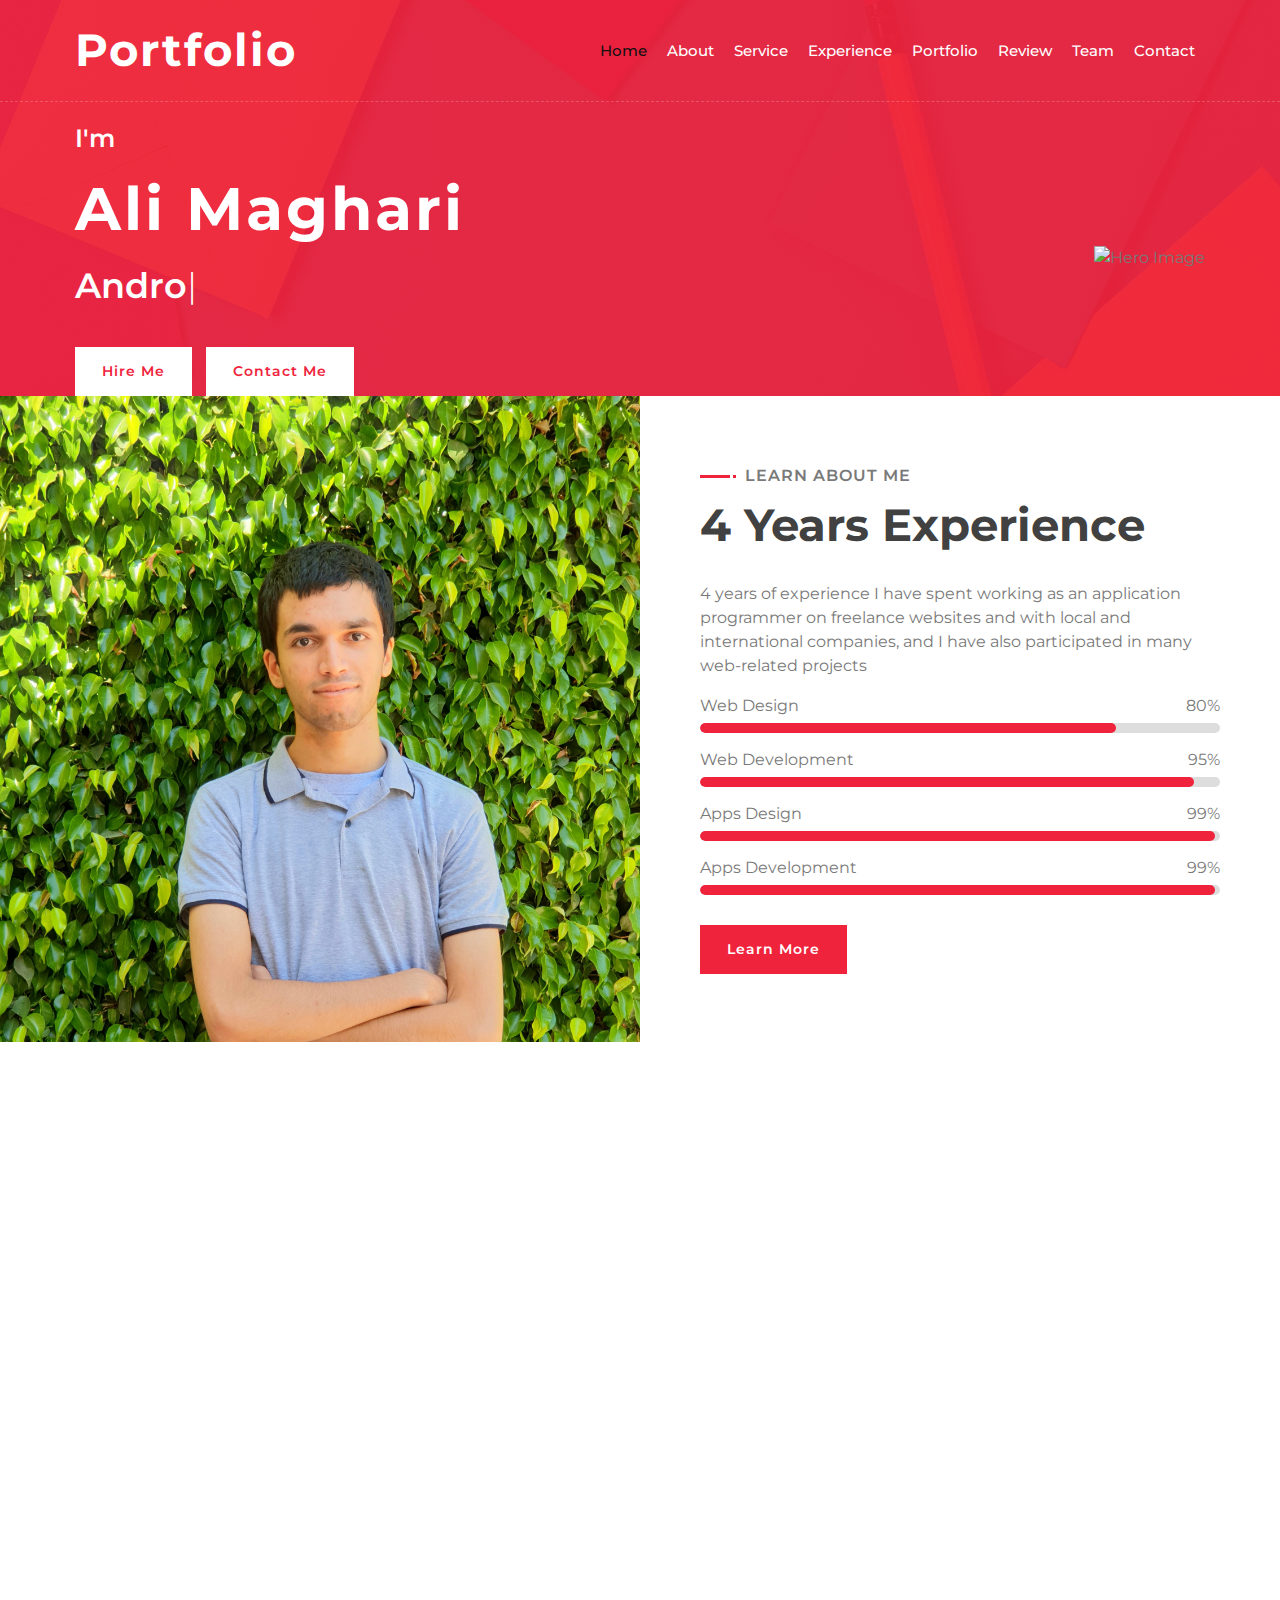
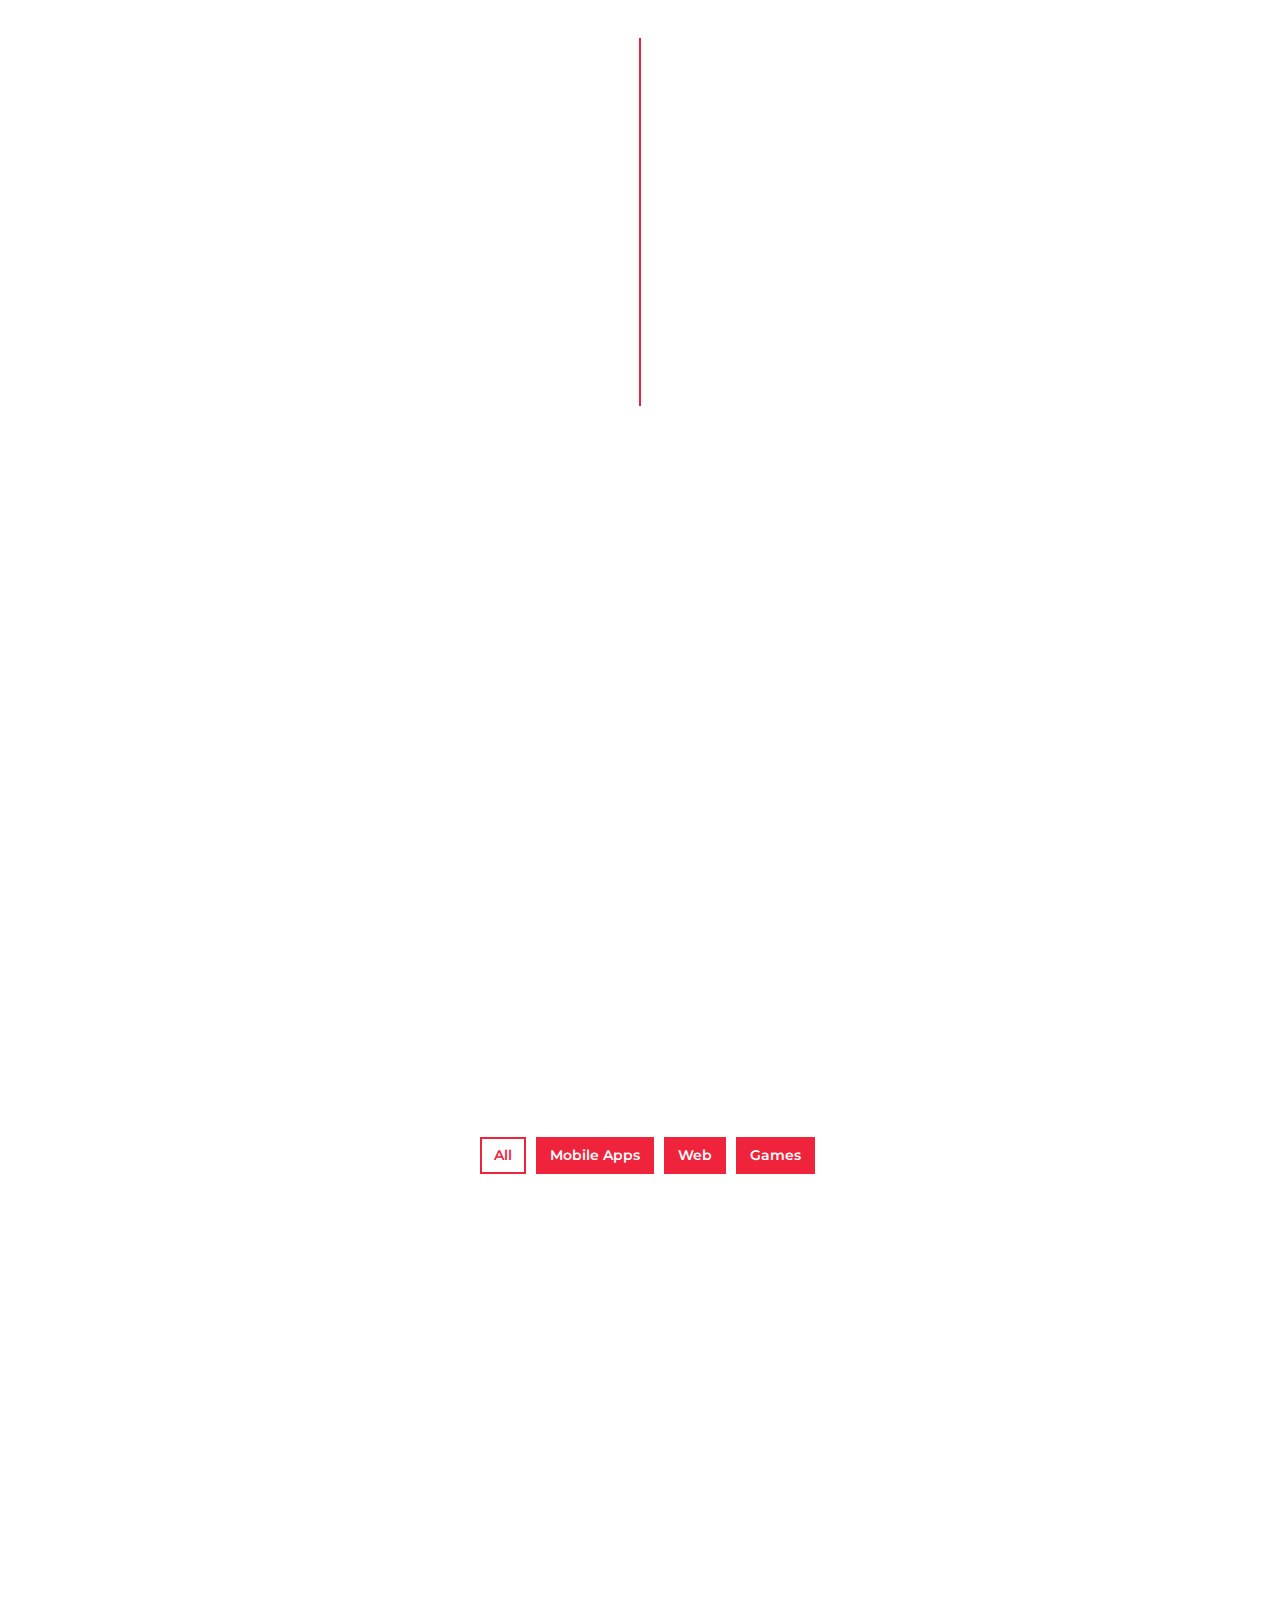
==== commit a2348fbb: "Some fixes" ====
--- a/index.html
+++ b/index.html
@@ -10,7 +10,7 @@
         <meta content="علي مغاري" name="keywords">
         <meta content="Ali Portfolio" name="description">
         <meta property="og:image" content="img/eng_ali.jpg" />
-        <meta property="og:description" content="A professional Android/IOS developer" />
+        <meta property="og:description" content="A professional Android" />
         <meta property="og:url" content="" />
         <meta property="og:title" content="Ali Maghari Protfolio" />
 
@@ -99,11 +99,11 @@
                         <div class="about-content">
                             <div class="section-header text-left">
                                 <p>Learn About Me</p>
-                                <h2>3 Years Experience</h2>
+                                <h2>4 Years Experience</h2>
                             </div>
                             <div class="about-text">
                                 <p>
-                                    3 years of experience I have spent working as an application programmer on freelance websites and with local and international companies, and I have also participated in many web-related projects
+                                    4 years of experience I have spent working as an application programmer on freelance websites and with local and international companies, and I have also participated in many web-related projects
                                 </p>
                             </div>
                             <div class="skills">
@@ -158,19 +158,6 @@
                                 <h3>Android Developer</h3>
                                 <p>
                                     The ability to produce Android applications in both Kotlin and Java with very high quality .
-                                </p>
-                            </div>
-                        </div>
-                    </div>
-                    <div class="col-lg-6 wow fadeInUp" data-wow-delay="0.6s">
-                        <div class="service-item">
-                            <div class="service-icon">
-                                <i class="fab fa-apple"></i>
-                            </div>
-                            <div class="service-text">
-                                <h3>IOS Developer</h3>
-                                <p>
-                                    The ability to produce applications for IOS in Swift language and with very high quality .
                                 </p>
                             </div>
                         </div>
@@ -204,7 +191,7 @@
                 <div class="timeline">
                     <div class="timeline-item left wow slideInLeft" data-wow-delay="0.1s">
                         <div class="timeline-text">
-                            <div class="timeline-date">2019 - Until now</div>
+                            <div class="timeline-date">2019 - 2022</div>
                             <h2>Freelance Work</h2>
                             <h4>Freelancer and Mostaql</h4>
                             <p>
@@ -212,16 +199,16 @@
                             </p>
                         </div>
                     </div>
-<!--                    <div class="timeline-item right wow slideInRight" data-wow-delay="0.1s">-->
-<!--                        <div class="timeline-text">-->
-<!--                            <div class="timeline-date">2020 - until now</div>-->
-<!--                            <h2>Android Developer</h2>-->
-<!--                            <h4>Atyaf Company</h4>-->
-<!--                            <p>-->
-<!--                                Work as a developer of Android applications in Java and Kotlin languages .-->
-<!--                            </p>-->
-<!--                        </div>-->
-<!--                    </div>-->
+                    <div class="timeline-item right wow slideInRight" data-wow-delay="0.1s">
+                        <div class="timeline-text">
+                            <div class="timeline-date">2022 - until now</div>
+                            <h2>Android Developer</h2>
+                            <h4>One To Three Company</h4>
+                            <p>
+                                Work as a developer of Android applications in Java and Kotlin languages .
+                            </p>
+                        </div>
+                    </div>
                 </div>
             </div>
         </div>
@@ -257,76 +244,23 @@
                     <div class="col-12">
                         <ul id="portfolio-filter">
                             <li data-filter="*" class="filter-active">All</li>
-                            <li data-filter=".filter-1">Web Design</li>
-                            <li data-filter=".filter-2">Mobile Apps</li>
-                            <li data-filter=".filter-3">Game Dev</li>
+                            <li data-filter=".filter-1">Mobile Apps</li>
+                            <li data-filter=".filter-2">Web</li>
+                            <li data-filter=".filter-3">Games</li>
                         </ul>
                     </div>
                 </div>
                 <div class="row portfolio-container">
                     <div class="col-lg-4 col-md-6 col-sm-12 portfolio-item filter-1 wow fadeInUp" data-wow-delay="0.0s">
                         <div class="portfolio-wrap">
-                            <div class="portfolio-img">
-                                <img src="img/portfolio-1.jpg" alt="Image">
-                            </div>
-                            <div class="portfolio-text">
-                                <h3>eCommerce Website</h3>
-                                <a class="btn" href="img/portfolio-1.jpg" data-lightbox="portfolio">+</a>
-                            </div>
-                        </div>
-                    </div>
-                    <div class="col-lg-4 col-md-6 col-sm-12 portfolio-item filter-2 wow fadeInUp" data-wow-delay="0.2s">
-                        <div class="portfolio-wrap">
-                            <div class="portfolio-img">
-                                <img src="img/portfolio-2.jpg" alt="Image">
-                            </div>
-                            <div class="portfolio-text">
-                                <h3>Product Landing Page</h3>
-                                <a class="btn" href="img/portfolio-2.jpg" data-lightbox="portfolio">+</a>
-                            </div>
-                        </div>
-                    </div>
-                    <div class="col-lg-4 col-md-6 col-sm-12 portfolio-item filter-3 wow fadeInUp" data-wow-delay="0.4s">
-                        <div class="portfolio-wrap">
-                            <div class="portfolio-img">
-                                <img src="img/portfolio-3.jpg" alt="Image">
-                            </div>
-                            <div class="portfolio-text">
-                                <h3>JavaScript quiz game</h3>
-                                <a class="btn" href="img/portfolio-3.jpg" data-lightbox="portfolio">+</a>
-                            </div>
-                        </div>
-                    </div>
-                    <div class="col-lg-4 col-md-6 col-sm-12 portfolio-item filter-1 wow fadeInUp" data-wow-delay="0.6s">
-                        <div class="portfolio-wrap">
-                            <div class="portfolio-img">
-                                <img src="img/portfolio-4.jpg" alt="Image">
-                            </div>
-                            <div class="portfolio-text">
-                                <h3>JavaScript drawing</h3>
-                                <a class="btn" href="img/portfolio-4.jpg" data-lightbox="portfolio">+</a>
-                            </div>
-                        </div>
-                    </div>
-                    <div class="col-lg-4 col-md-6 col-sm-12 portfolio-item filter-2 wow fadeInUp" data-wow-delay="0.8s">
-                        <div class="portfolio-wrap">
-                            <div class="portfolio-img">
-                                <img src="img/portfolio-5.jpg" alt="Image">
-                            </div>
-                            <div class="portfolio-text">
-                                <h3>Social Mobile Apps</h3>
-                                <a class="btn" href="img/portfolio-5.jpg" data-lightbox="portfolio">+</a>
-                            </div>
-                        </div>
-                    </div>
-                    <div class="col-lg-4 col-md-6 col-sm-12 portfolio-item filter-3 wow fadeInUp" data-wow-delay="1s">
-                        <div class="portfolio-wrap">
-                            <div class="portfolio-img">
-                                <img src="img/portfolio-6.jpg" alt="Image">
-                            </div>
-                            <div class="portfolio-text">
-                                <h3>Company Website</h3>
-                                <a class="btn" href="img/portfolio-6.jpg" data-lightbox="portfolio">+</a>
+                            <div class="portfolio-img portfolio-radius">
+                                <img src="img/to_do_list.png" alt="Image">
+                            </div>
+                            <div class="portfolio-text portfolio-title-radius">
+                                <h3>To Do List</h3>
+                                <a class="btn portfolio-radius" onclick="setAppId('to_do_list')" href="img/to_do_list.png" data-lightbox="portfolio"><svg xmlns="http://www.w3.org/2000/svg" version="1.1" xmlns:xlink="http://www.w3.org/1999/xlink"
+     width="50%" height="50%" x="0" y="0" viewBox="0 0 512 512"
+     style="enable-background:new 0 0 512 512" xml:space="preserve" class=""><g><path xmlns="http://www.w3.org/2000/svg" d="m181.2 32a32 32 0 0 1 -32 32h-85.2v85.2a32 32 0 0 1 -64 0v-117.2a32 32 0 0 1 32-32h117.2a32 32 0 0 1 32 32zm-32 416h-85.2v-85.2a32 32 0 0 0 -64 0v117.2a32 32 0 0 0 32 32h117.2a32 32 0 1 0 0-64zm330.8-117.2a32 32 0 0 0 -32 32v85.2h-85.2a32 32 0 1 0 0 64h117.2a32 32 0 0 0 32-32v-117.2a32 32 0 0 0 -32-32zm0-330.8h-117.2a32 32 0 0 0 0 64h85.2v85.2a32 32 0 1 0 64 0v-117.2a32 32 0 0 0 -32-32z" fill="#ffffff" data-original="#000000" class=""></path></g></svg></a>
                             </div>
                         </div>
                     </div>
@@ -356,7 +290,7 @@
                     </div>
                     <div class="testimonial-item">
                         <div class="testimonial-img">
-                            <img src="img/testimonial-2.jpg" alt="Image">
+                            <img src="img/commentator_two.jpg" alt="Image">
                         </div>
                         <div class="testimonial-text">
                             <p>
@@ -527,5 +461,6 @@
 
         <!-- Template Javascript -->
         <script src="js/main.js"></script>
+        <script src="js/secondary.js"></script>
     </body>
 </html>
--- a/css/style.css
+++ b/css/style.css
@@ -859,6 +859,14 @@
     overflow: hidden;
 }
 
+.portfolio-radius {
+    border-radius: 14px;
+}
+
+.portfolio-title-radius {
+    border-radius: 10px;
+}
+
 .portfolio .portfolio-img img {
     position: relative;
     width: 100%; 
@@ -868,8 +876,13 @@
     transition: .5s;
 }
 
-.portfolio .portfolio-item:hover img {
+.portfolio {
     margin-left: 15px;
+}
+
+.portfolio-item:hover svg path {
+    /*margin-left: 15px;*/
+    fill: #EF233C;
 }
 
 .portfolio .portfolio-text {
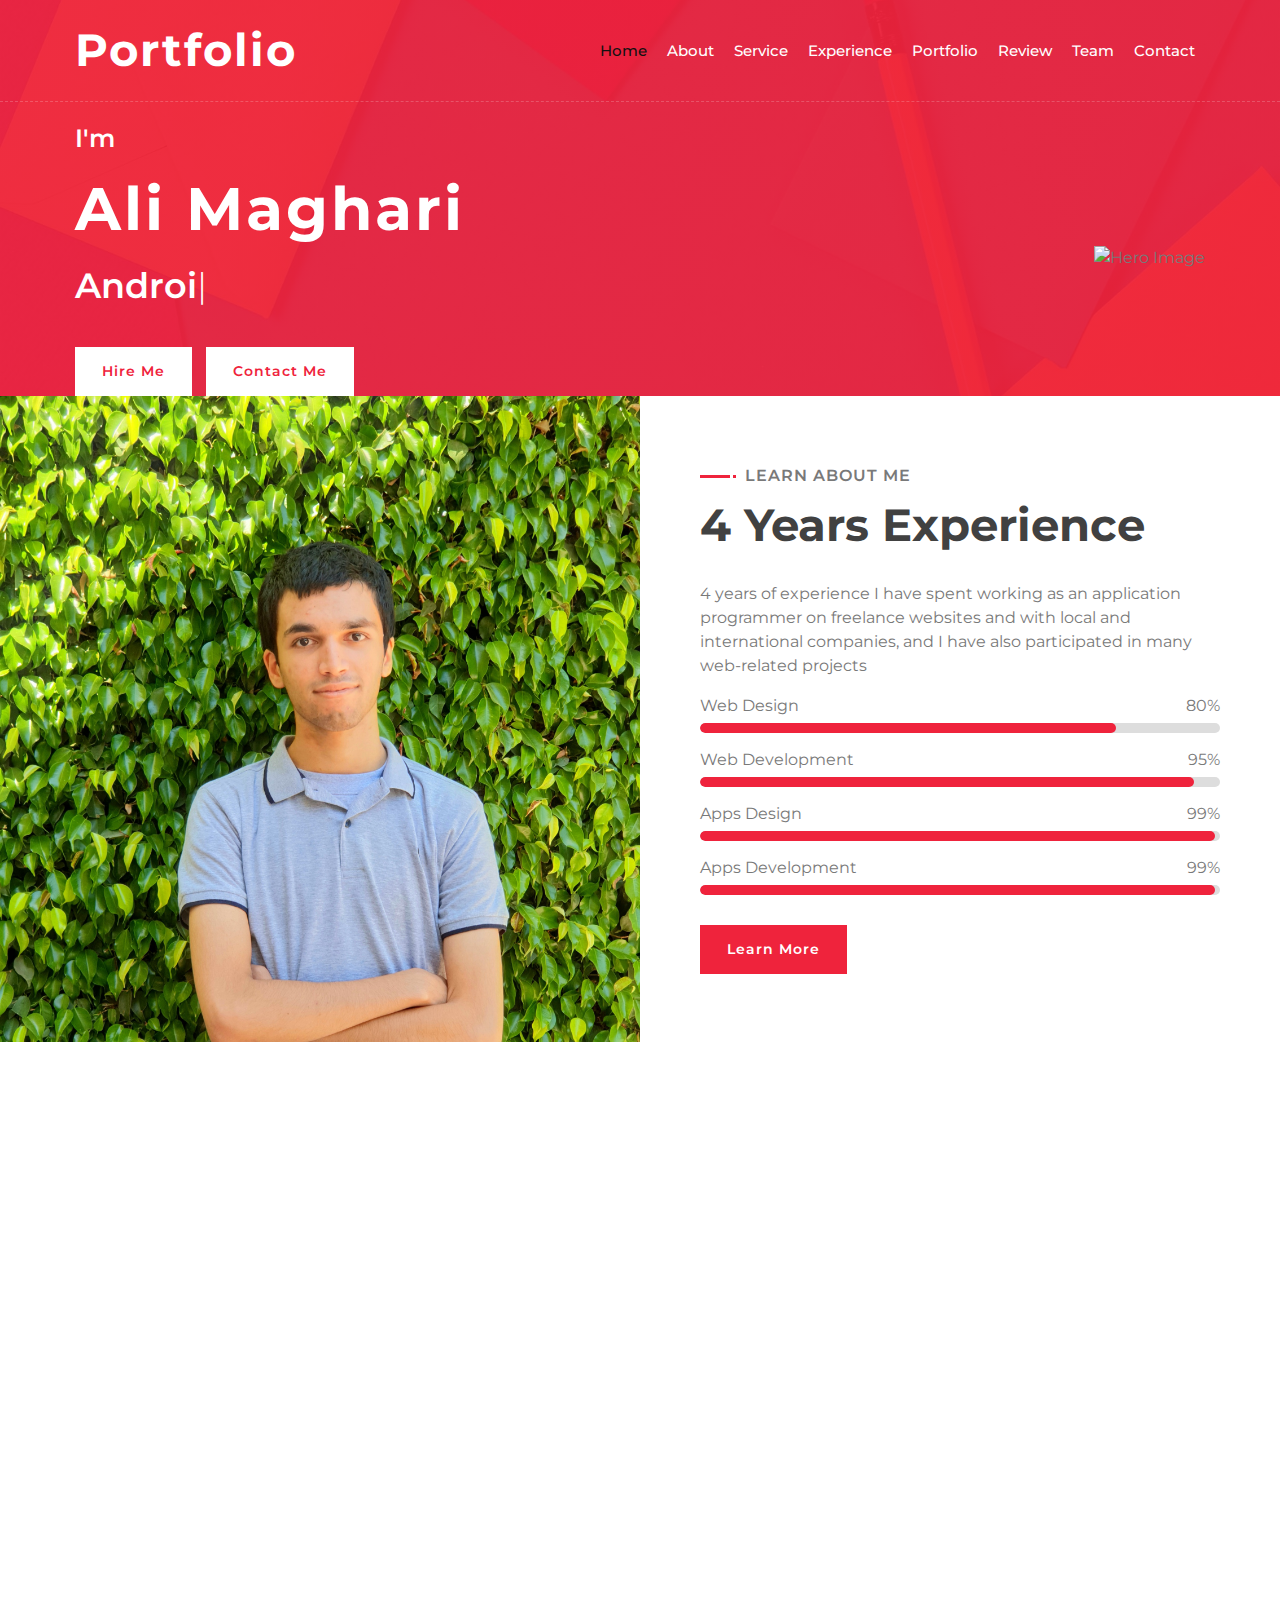
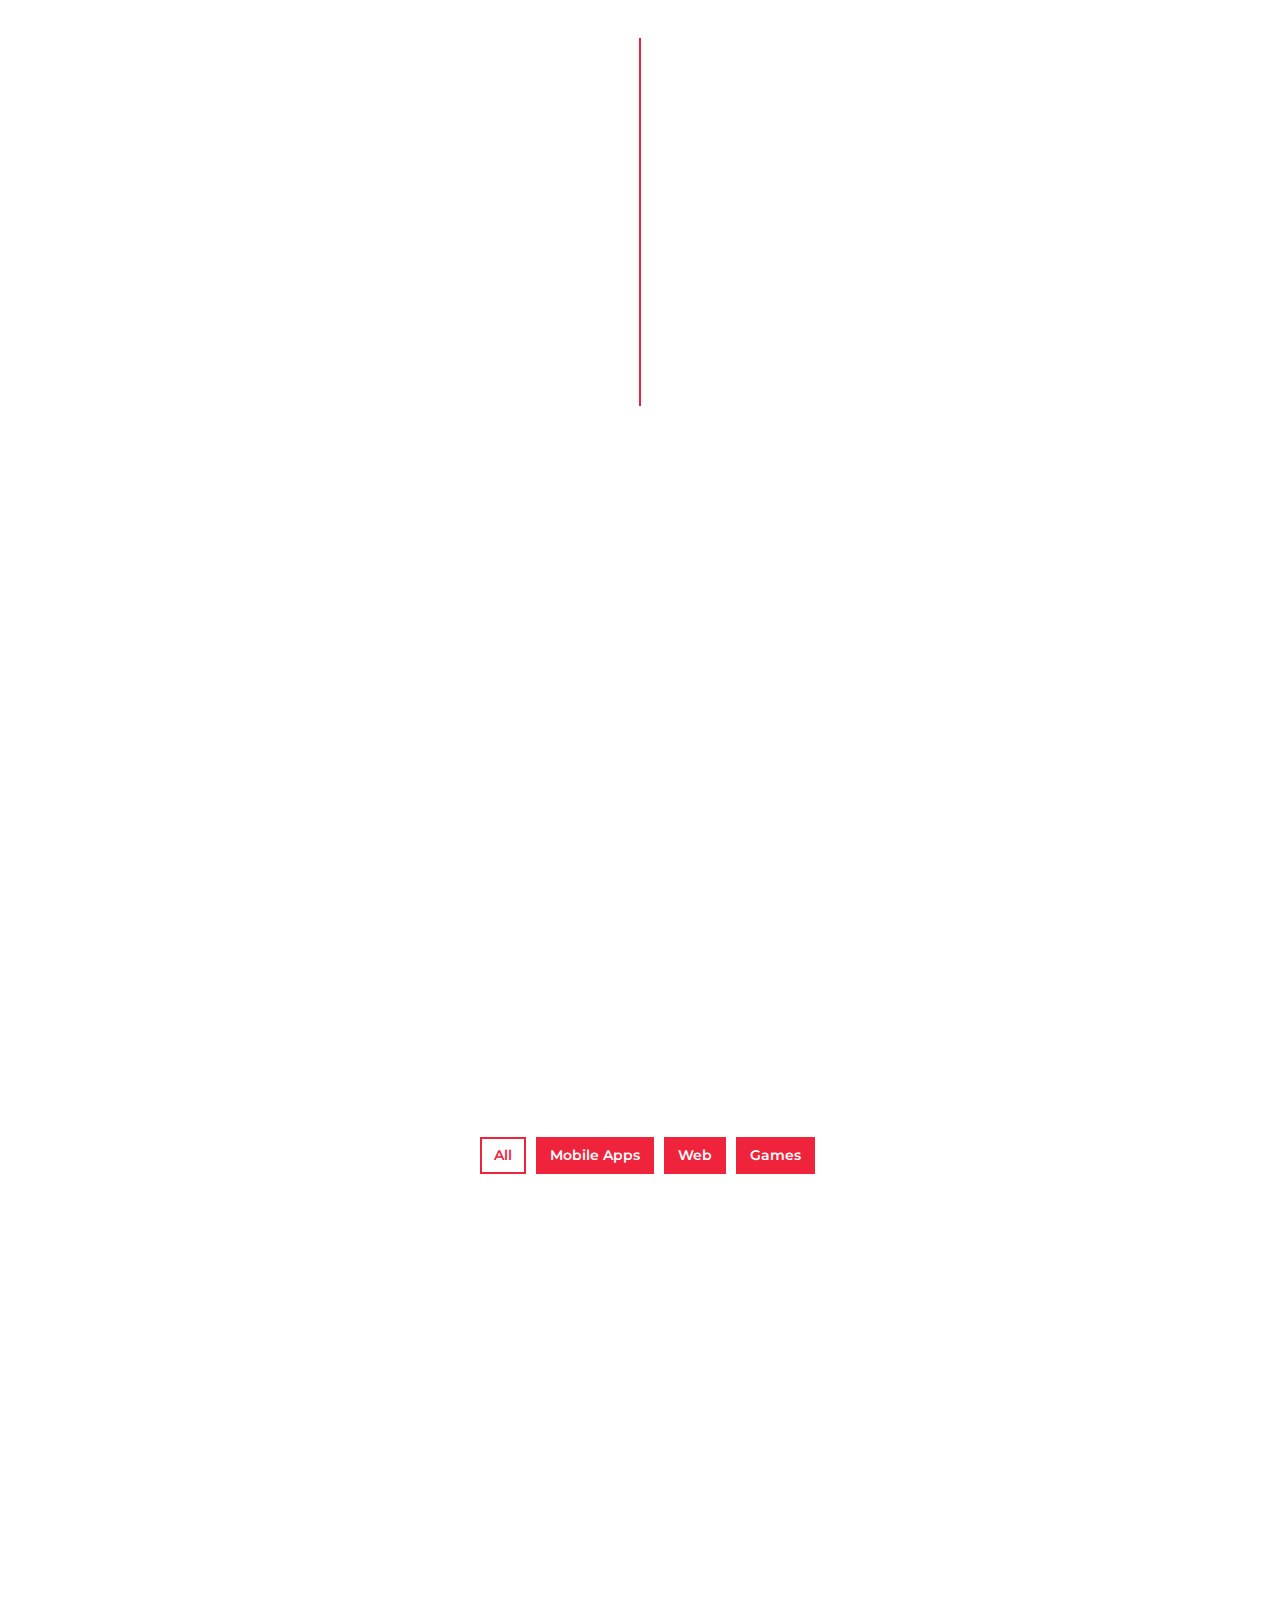
==== commit 981fdc7f: "Some fixes on app images" ====
--- a/index.html
+++ b/index.html
@@ -254,13 +254,13 @@
                     <div class="col-lg-4 col-md-6 col-sm-12 portfolio-item filter-1 wow fadeInUp" data-wow-delay="0.0s">
                         <div class="portfolio-wrap">
                             <div class="portfolio-img portfolio-radius">
-                                <img src="img/to_do_list.png" alt="Image">
+                                <a onclick="setAppId('to_do_list')"><img src="img/to_do_list/to_do_list_not_filled.png" alt="Image"></a>
                             </div>
                             <div class="portfolio-text portfolio-title-radius">
                                 <h3>To Do List</h3>
-                                <a class="btn portfolio-radius" onclick="setAppId('to_do_list')" href="img/to_do_list.png" data-lightbox="portfolio"><svg xmlns="http://www.w3.org/2000/svg" version="1.1" xmlns:xlink="http://www.w3.org/1999/xlink"
-     width="50%" height="50%" x="0" y="0" viewBox="0 0 512 512"
-     style="enable-background:new 0 0 512 512" xml:space="preserve" class=""><g><path xmlns="http://www.w3.org/2000/svg" d="m181.2 32a32 32 0 0 1 -32 32h-85.2v85.2a32 32 0 0 1 -64 0v-117.2a32 32 0 0 1 32-32h117.2a32 32 0 0 1 32 32zm-32 416h-85.2v-85.2a32 32 0 0 0 -64 0v117.2a32 32 0 0 0 32 32h117.2a32 32 0 1 0 0-64zm330.8-117.2a32 32 0 0 0 -32 32v85.2h-85.2a32 32 0 1 0 0 64h117.2a32 32 0 0 0 32-32v-117.2a32 32 0 0 0 -32-32zm0-330.8h-117.2a32 32 0 0 0 0 64h85.2v85.2a32 32 0 1 0 64 0v-117.2a32 32 0 0 0 -32-32z" fill="#ffffff" data-original="#000000" class=""></path></g></svg></a>
+                                <a class="btn portfolio-radius" href="img/to_do_list/to_do_list_filled.png" data-lightbox="portfolio"><svg xmlns="http://www.w3.org/2000/svg" version="1.1" xmlns:xlink="http://www.w3.org/1999/xlink"
+                                 width="50%" height="50%" x="0" y="0" viewBox="0 0 512 512"
+                                 style="enable-background:new 0 0 512 512" xml:space="preserve" class=""><g><path xmlns="http://www.w3.org/2000/svg" d="m181.2 32a32 32 0 0 1 -32 32h-85.2v85.2a32 32 0 0 1 -64 0v-117.2a32 32 0 0 1 32-32h117.2a32 32 0 0 1 32 32zm-32 416h-85.2v-85.2a32 32 0 0 0 -64 0v117.2a32 32 0 0 0 32 32h117.2a32 32 0 1 0 0-64zm330.8-117.2a32 32 0 0 0 -32 32v85.2h-85.2a32 32 0 1 0 0 64h117.2a32 32 0 0 0 32-32v-117.2a32 32 0 0 0 -32-32zm0-330.8h-117.2a32 32 0 0 0 0 64h85.2v85.2a32 32 0 1 0 64 0v-117.2a32 32 0 0 0 -32-32z" fill="#ffffff" data-original="#000000" class=""></path></g></svg></a>
                             </div>
                         </div>
                     </div>
--- a/css/style.css
+++ b/css/style.css
@@ -153,7 +153,7 @@
     font-weight: 700;
     letter-spacing: 2px;
     transition: .5s;
-    
+
 }
 
 .navbar .navbar-brand img {
@@ -177,16 +177,16 @@
         border-bottom: 1px dashed rgba(256, 256, 256, .2);
         z-index: 9;
     }
-    
+
     .navbar.nav-sticky {
         padding: 10px 60px;
         background: #ffffff !important;
     }
-    
+
     .navbar .navbar-brand {
         color: #ffffff;
     }
-    
+
     .navbar.nav-sticky .navbar-brand {
         color: #EF233C;
     }
@@ -198,7 +198,7 @@
         font-size: 15px;
         font-weight: 500;
     }
-    
+
     .navbar-light.nav-sticky .navbar-nav .nav-link,
     .navbar-light.nav-sticky .navbar-nav .nav-link:focus {
         color: #414141;
@@ -208,31 +208,31 @@
     .navbar-light .navbar-nav .nav-link.active {
         color: #111111;
     }
-    
+
     .navbar-light.nav-sticky .navbar-nav .nav-link:hover,
     .navbar-light.nav-sticky .navbar-nav .nav-link.active {
         color: #EF233C;
     }
 }
 
-@media (max-width: 991.98px) {   
+@media (max-width: 991.98px) {
     .navbar {
         padding: 15px;
         background: #ffffff !important;
     }
-    
+
     .navbar .navbar-brand {
         color: #EF233C;
     }
-    
+
     .navbar .navbar-nav {
         margin-top: 15px;
     }
-    
+
     .navbar a.nav-link {
         padding: 5px;
     }
-    
+
     .navbar .dropdown-menu {
         box-shadow: none;
     }
@@ -334,24 +334,24 @@
     .hero {
         padding-top: 60px;
     }
-    
+
     .hero .hero-content {
         padding: 0 15px;
     }
-    
+
     .hero .hero-text p {
         font-size: 20px;
     }
-    
+
     .hero .hero-text h1 {
         font-size: 45px;
     }
-    
+
     .hero .hero-text h2 {
         font-size: 25px;
         height: 25px;
     }
-    
+
     .hero .hero-btn .btn {
         padding: 12px 30px;
         letter-spacing: 1px;
@@ -363,27 +363,27 @@
         padding-top: 60px;
         padding-bottom: 60px;
     }
-    
+
     .hero,
     .hero .hero-text,
     .hero .hero-btn {
         width: 100%;
         text-align: center;
     }
-    
+
     .hero .hero-text p {
         font-size: 18px;
     }
-    
+
     .hero .hero-text h1 {
         font-size: 35px;
     }
-    
+
     .hero .hero-text h2 {
         font-size: 22px;
         height: 22px;
     }
-    
+
     .hero .hero-btn .btn {
         padding: 10px 15px;
         letter-spacing: 1px;
@@ -394,16 +394,16 @@
     .hero .hero-text p {
         font-size: 16px;
     }
-    
+
     .hero .hero-text h1 {
         font-size: 30px;
     }
-    
+
     .hero .hero-text h2 {
         font-size: 18px;
         height: 18px;
     }
-    
+
     .hero .hero-btn .btn {
         padding: 8px 10px;
         letter-spacing: 0;
@@ -685,27 +685,27 @@
         width: 100%;
         padding-left: 38px;
     }
-    
+
     .experience .timeline .timeline-item.left {
         padding-right: 0;
     }
-    
+
     .experience .timeline .timeline-item.right {
         left: 0%;
         padding-left: 38px;
     }
 
-    .experience .timeline .timeline-item.left::after, 
+    .experience .timeline .timeline-item.left::after,
     .experience .timeline .timeline-item.right::after {
         left: 0;
     }
-    
+
     .experience .timeline .timeline-item.left::before,
     .experience .timeline .timeline-item.right::before {
         left: 18px;
         border-color: transparent #dddddd transparent transparent;
     }
-    
+
     .experience .timeline .timeline-item.left .timeline-date,
     .experience .timeline .timeline-item.right .timeline-date {
         position: relative;
@@ -715,7 +715,7 @@
         text-align: left;
         margin-bottom: 10px;
     }
-    
+
     .experience .timeline .timeline-item.left .timeline-text,
     .experience .timeline .timeline-item.right .timeline-text {
         border-right: none;
@@ -797,7 +797,7 @@
         font-size: 16px;
         margin-bottom: 5px;
     }
-    
+
     .service .service-text p {
         font-size: 14px;
     }
@@ -859,18 +859,28 @@
     overflow: hidden;
 }
 
+/* Custom */
+.portfolio-img {
+    background: #EF233C;
+}
+
 .portfolio-radius {
     border-radius: 14px;
 }
 
+/* Custom */
+.portfolio-radius a:hover {
+    cursor: pointer;
+}
+
 .portfolio-title-radius {
     border-radius: 10px;
 }
 
 .portfolio .portfolio-img img {
     position: relative;
-    width: 100%; 
-    height: 100%; 
+    width: 100%;
+    height: 100%;
     object-fit: cover;
     transform: scale(1.1);
     transition: .5s;
@@ -880,6 +890,7 @@
     margin-left: 15px;
 }
 
+/* Custom */
 .portfolio-item:hover svg path {
     /*margin-left: 15px;*/
     fill: #EF233C;
@@ -1224,7 +1235,7 @@
     .team .team-text {
         padding: 0 15px;
     }
-    
+
     .team .team-text h2 {
         font-size: 16px;
         margin-bottom: 0;
@@ -1409,7 +1420,7 @@
     .contact .container-fluid {
         background: none;
     }
-    
+
     .contact .contact-form {
         padding: 90px 0;
     }
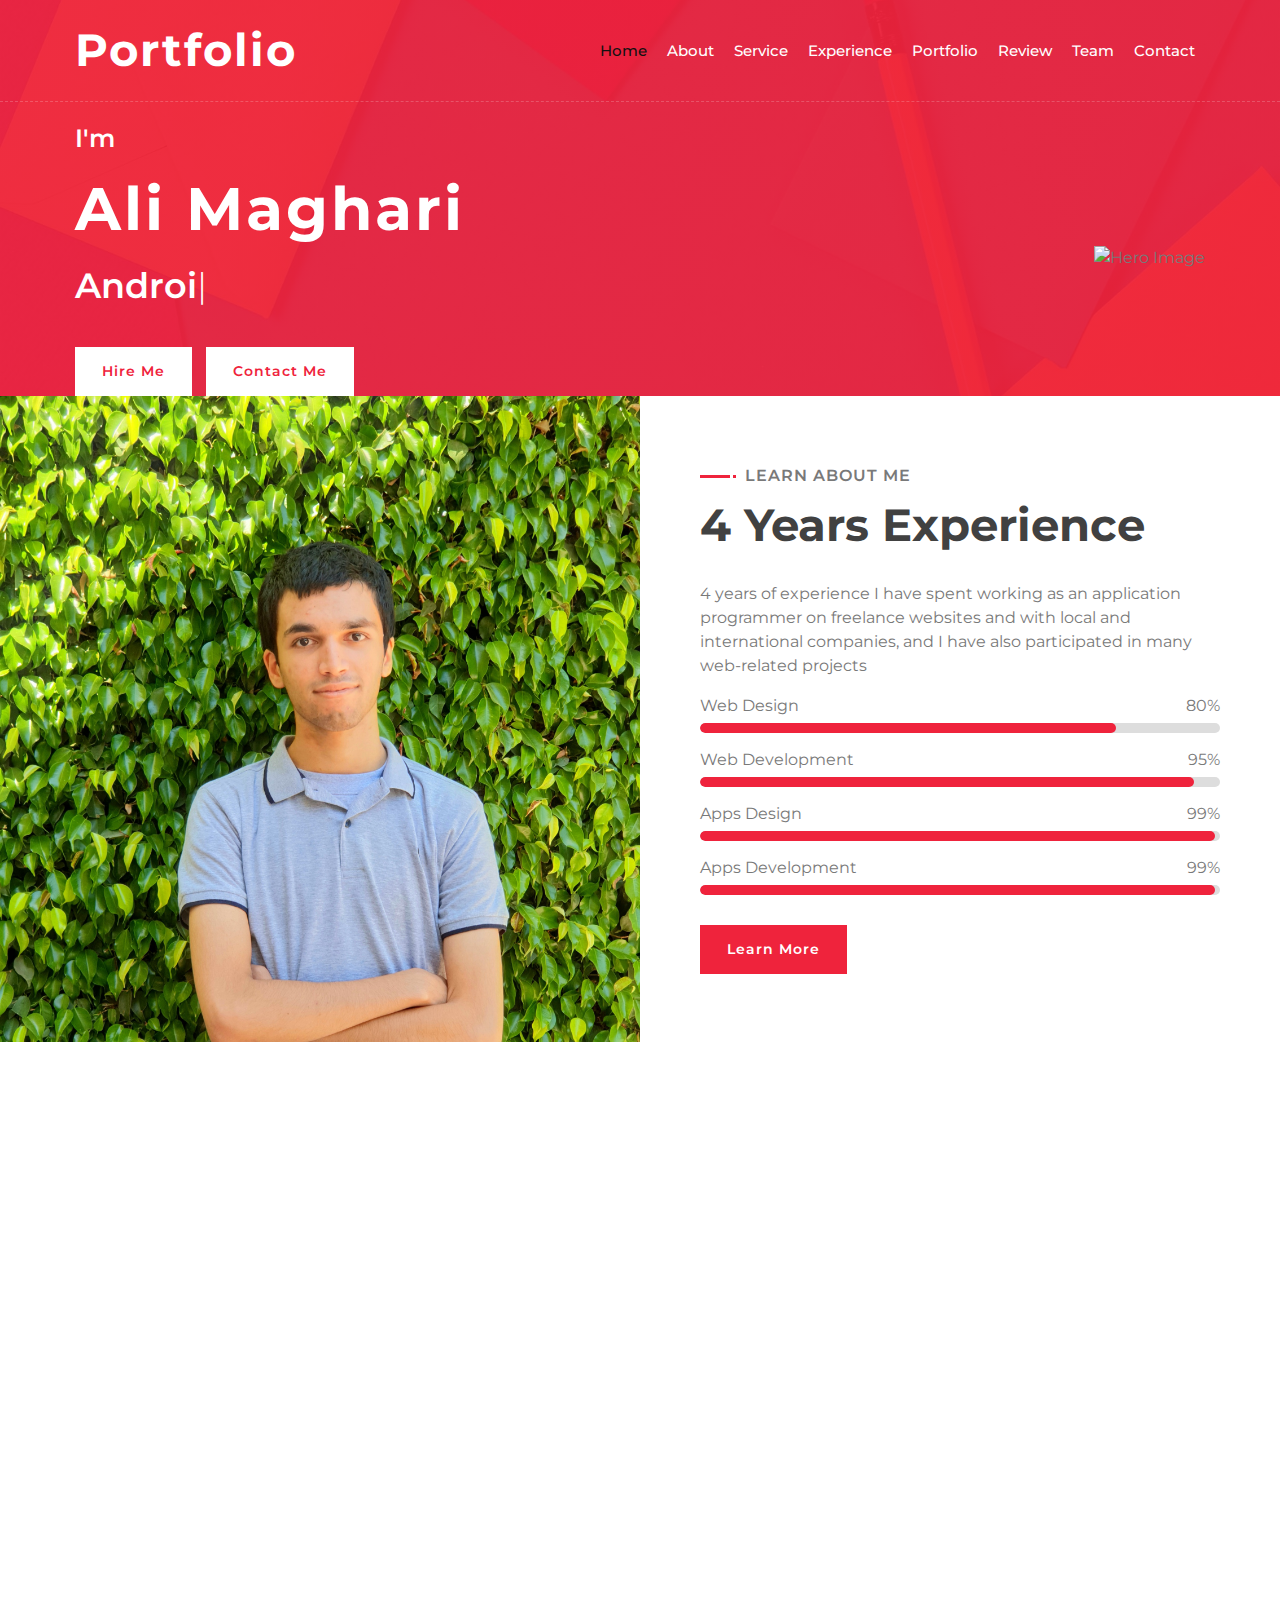
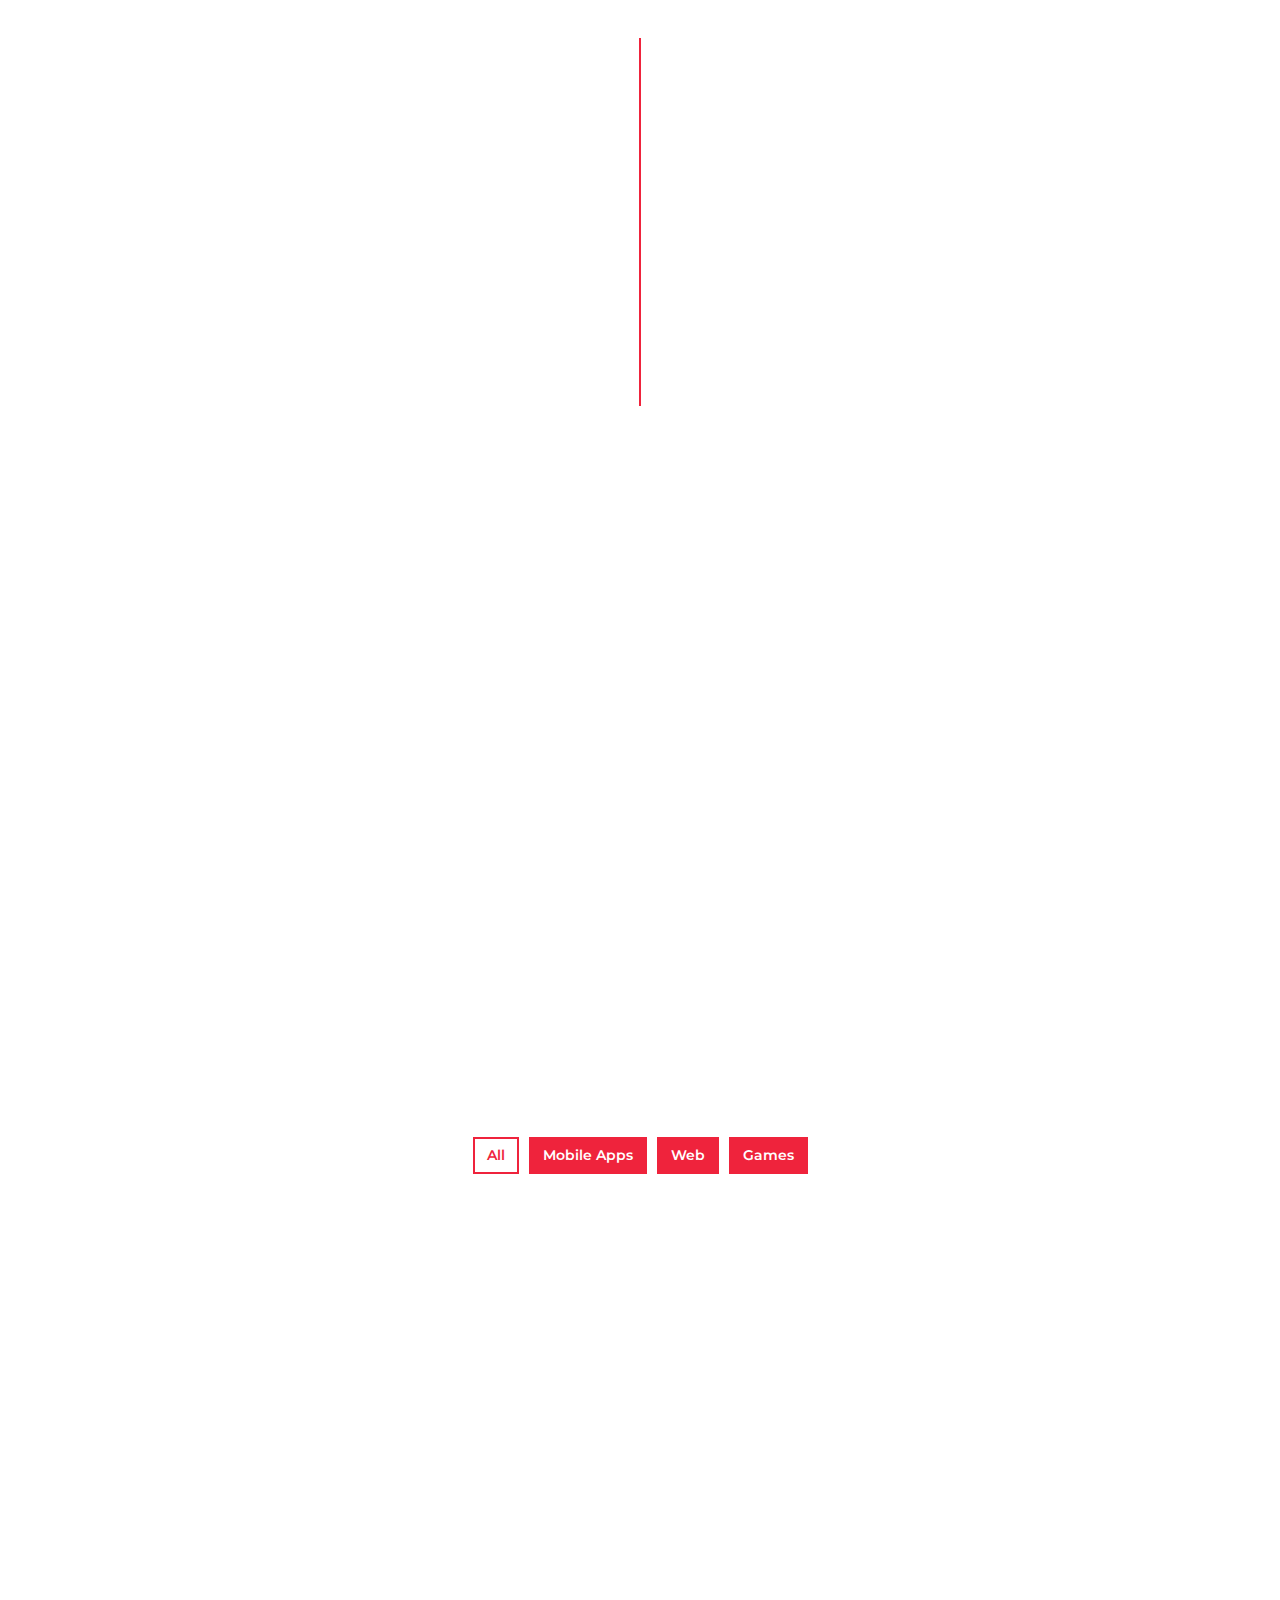
==== commit 22b304e2: "Make works add dicrectly without code" ====
--- a/index.html
+++ b/index.html
@@ -2,6 +2,7 @@
 <html lang="en" xmlns="http://www.w3.org/1999/xhtml">
     <head>
         <meta charset="utf-8">
+        <script src="js/secondary.js" type="text/javascript"></script>
         <title>Ali Portfolio</title>
         <meta content="width=device-width, initial-scale=1.0" name="viewport">
         <meta content="ali-maghari" name="keywords">
@@ -189,26 +190,9 @@
                     <h2>Working Experience</h2>
                 </header>
                 <div class="timeline">
-                    <div class="timeline-item left wow slideInLeft" data-wow-delay="0.1s">
-                        <div class="timeline-text">
-                            <div class="timeline-date">2019 - 2022</div>
-                            <h2>Freelance Work</h2>
-                            <h4>Freelancer and Mostaql</h4>
-                            <p>
-                                Work on freelance platforms such as Mostaql and Freelancer with many clients .
-                            </p>
-                        </div>
-                    </div>
-                    <div class="timeline-item right wow slideInRight" data-wow-delay="0.1s">
-                        <div class="timeline-text">
-                            <div class="timeline-date">2022 - until now</div>
-                            <h2>Android Developer</h2>
-                            <h4>One To Three Company</h4>
-                            <p>
-                                Work as a developer of Android applications in Java and Kotlin languages .
-                            </p>
-                        </div>
-                    </div>
+                    <script>
+                        setWorkingExperience()
+                    </script>
                 </div>
             </div>
         </div>
@@ -251,19 +235,9 @@
                     </div>
                 </div>
                 <div class="row portfolio-container">
-                    <div class="col-lg-4 col-md-6 col-sm-12 portfolio-item filter-1 wow fadeInUp" data-wow-delay="0.0s">
-                        <div class="portfolio-wrap">
-                            <div class="portfolio-img portfolio-radius">
-                                <a onclick="setAppId('to_do_list')"><img src="img/to_do_list/to_do_list_not_filled.png" alt="Image"></a>
-                            </div>
-                            <div class="portfolio-text portfolio-title-radius">
-                                <h3>To Do List</h3>
-                                <a class="btn portfolio-radius" href="img/to_do_list/to_do_list_filled.png" data-lightbox="portfolio"><svg xmlns="http://www.w3.org/2000/svg" version="1.1" xmlns:xlink="http://www.w3.org/1999/xlink"
-                                 width="50%" height="50%" x="0" y="0" viewBox="0 0 512 512"
-                                 style="enable-background:new 0 0 512 512" xml:space="preserve" class=""><g><path xmlns="http://www.w3.org/2000/svg" d="m181.2 32a32 32 0 0 1 -32 32h-85.2v85.2a32 32 0 0 1 -64 0v-117.2a32 32 0 0 1 32-32h117.2a32 32 0 0 1 32 32zm-32 416h-85.2v-85.2a32 32 0 0 0 -64 0v117.2a32 32 0 0 0 32 32h117.2a32 32 0 1 0 0-64zm330.8-117.2a32 32 0 0 0 -32 32v85.2h-85.2a32 32 0 1 0 0 64h117.2a32 32 0 0 0 32-32v-117.2a32 32 0 0 0 -32-32zm0-330.8h-117.2a32 32 0 0 0 0 64h85.2v85.2a32 32 0 1 0 64 0v-117.2a32 32 0 0 0 -32-32z" fill="#ffffff" data-original="#000000" class=""></path></g></svg></a>
-                            </div>
-                        </div>
-                    </div>
+                    <script>
+                        setWorks();
+                    </script>
                 </div>
             </div>
         </div>
@@ -461,6 +435,5 @@
 
         <!-- Template Javascript -->
         <script src="js/main.js"></script>
-        <script src="js/secondary.js"></script>
     </body>
 </html>
--- a/css/style.css
+++ b/css/style.css
@@ -886,7 +886,7 @@
     transition: .5s;
 }
 
-.portfolio {
+.portfolio .portfolio-item:hover img {
     margin-left: 15px;
 }
 
